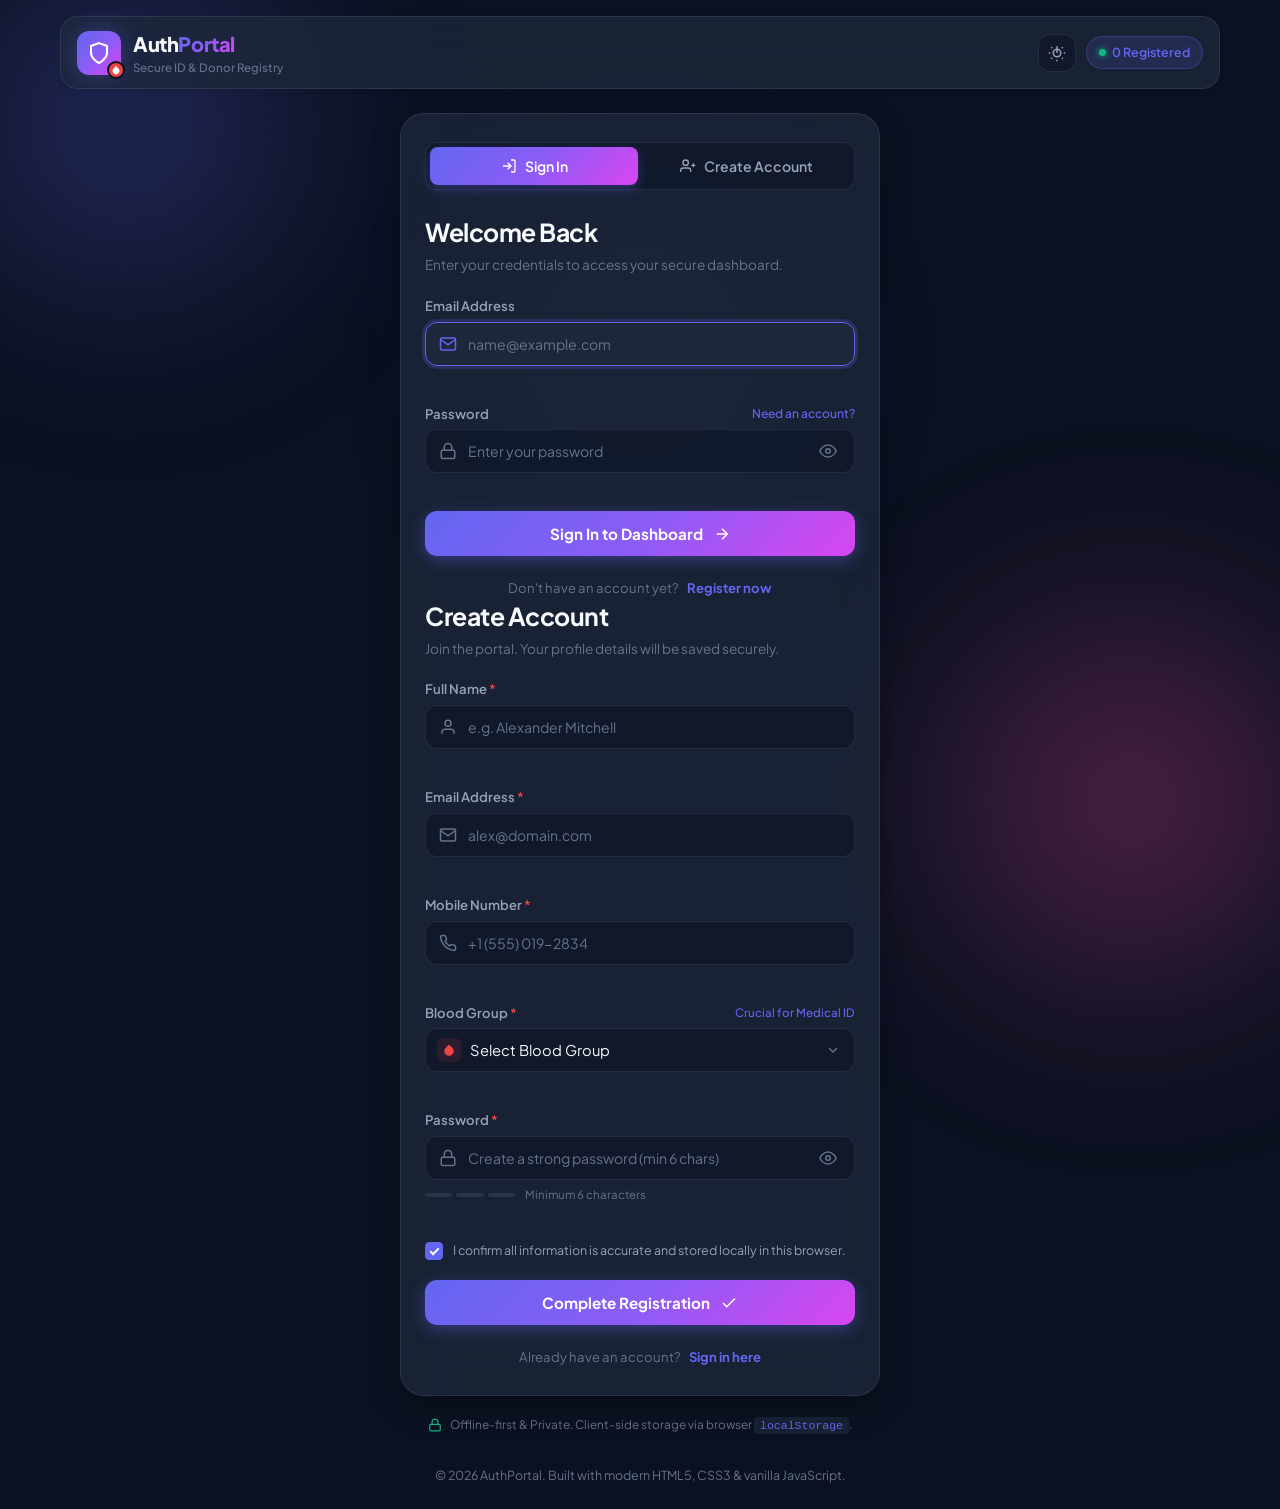
==== app/src/main/assets/index.html @ de9976d9 "feat: initialize AuthPortal project structure Set up Android project with WebView-based architecture" ====
<!DOCTYPE html>
<html lang="en">
<head>
  <meta charset="UTF-8">
  <meta name="viewport" content="width=device-width, initial-scale=1.0, maximum-scale=1.0, user-scalable=no, viewport-fit=cover">
  <meta name="description" content="Secure and dynamic authentication portal with user registration, login, and profile dashboard.">
  <meta name="theme-color" content="#0f172a">
  <title>AuthPortal - Secure Login & Registration</title>
  <link rel="stylesheet" href="style.css">
  <link rel="preconnect" href="https://fonts.googleapis.com">
  <link rel="preconnect" href="https://fonts.gstatic.com" crossorigin>
  <link href="https://fonts.googleapis.com/css2?family=Plus+Jakarta+Sans:wght@400;500;600;700;800&display=swap" rel="stylesheet">
</head>
<body class="dark-theme">
  <!-- Decorative Background Blobs -->
  <div class="bg-glow bg-glow-1"></div>
  <div class="bg-glow bg-glow-2"></div>
  <div class="bg-glow bg-glow-3"></div>

  <!-- Toast Notification Container -->
  <div id="toast-container" class="toast-container" aria-live="polite"></div>

  <!-- Main Application Wrapper -->
  <div id="app" class="app-container">

    <!-- Top Navigation Bar -->
    <header class="app-header">
      <div class="brand">
        <div class="brand-logo">
          <svg class="icon-shield" viewBox="0 0 24 24" fill="none" stroke="currentColor" stroke-width="2">
            <path d="M12 22s8-4 8-10V5l-8-3-8 3v7c0 6 8 10 8 10z"/>
          </svg>
          <div class="brand-droplet-badge">
            <svg viewBox="0 0 24 24" fill="currentColor">
              <path d="M12 2.69l5.66 5.66a8 8 0 1 1-11.31 0z"/>
            </svg>
          </div>
        </div>
        <div class="brand-text">
          <span class="brand-title">Auth<span class="text-gradient">Portal</span></span>
          <span class="brand-tag">Secure ID & Donor Registry</span>
        </div>
      </div>

      <div class="header-actions">
        <!-- Theme Toggle -->
        <button id="theme-toggle-btn" class="icon-btn" aria-label="Toggle dark/light theme" title="Toggle Theme">
          <svg id="theme-icon-sun" class="icon" viewBox="0 0 24 24" fill="none" stroke="currentColor" stroke-width="2">
            <circle cx="12" cy="12" r="5"/>
            <line x1="12" y1="12" x2="12" y2="3"/>
            <line x1="12" y1="21" x2="12" y2="23"/>
            <line x1="4.22" y1="4.22" x2="5.64" y2="5.64"/>
            <line x1="18.36" y1="18.36" x2="19.78" y2="19.78"/>
            <line x1="1" y1="12" x2="3" y2="12"/>
            <line x1="21" y1="12" x2="23" y2="12"/>
            <line x1="4.22" y1="19.78" x2="5.64" y2="18.36"/>
            <line x1="18.36" y1="5.64" x2="19.78" y2="4.22"/>
          </svg>
          <svg id="theme-icon-moon" class="icon hide" viewBox="0 0 24 24" fill="none" stroke="currentColor" stroke-width="2">
            <path d="M21 12.79A9 9 0 1 1 11.21 3 7 7 0 0 0 21 12.79z"/>
          </svg>
        </button>

        <!-- Stats Counter Pill -->
        <div id="users-pill" class="pill-badge" title="Total registered users in localStorage">
          <span class="pill-dot"></span>
          <span id="registered-count-text">0 Registered</span>
        </div>
      </div>
    </header>

    <!-- MAIN VIEWS CONTAINER -->
    <main class="main-content">

      <!-- ============================================== -->
      <!-- AUTHENTICATION CARD (LOGIN & REGISTER) -->
      <!-- ============================================== -->
      <section id="auth-section" class="auth-section">
        <div class="auth-card glass-card">

          <!-- View Tabs (Sign In / Register) -->
          <nav class="auth-tabs" role="tablist">
            <button id="tab-login" class="tab-btn active" role="tab" aria-selected="true" data-target="view-login">
              <svg viewBox="0 0 24 24" fill="none" stroke="currentColor" stroke-width="2" class="tab-icon">
                <path d="M15 3h4a2 2 0 0 1 2 2v14a2 2 0 0 1-2 2h-4"/>
                <polyline points="10 17 15 12 10 7"/>
                <line x1="15" y1="12" x2="3" y2="12"/>
              </svg>
              <span>Sign In</span>
            </button>
            <button id="tab-register" class="tab-btn" role="tab" aria-selected="false" data-target="view-register">
              <svg viewBox="0 0 24 24" fill="none" stroke="currentColor" stroke-width="2" class="tab-icon">
                <path d="M16 21v-2a4 4 0 0 0-4-4H5a4 4 0 0 0-4 4v2"/>
                <circle cx="8.5" cy="7" r="4"/>
                <line x1="20" y1="8" x2="20" y2="14"/>
                <line x1="23" y1="11" x2="17" y2="11"/>
              </svg>
              <span>Create Account</span>
            </button>
          </nav>

          <!-- Notification Banner for Inline Alerts -->
          <div id="auth-alert" class="alert-banner hide" role="alert">
            <svg class="alert-icon" viewBox="0 0 24 24" fill="none" stroke="currentColor" stroke-width="2">
              <circle cx="12" cy="12" r="10"/>
              <line x1="12" y1="8" x2="12" y2="12"/>
              <line x1="12" y1="16" x2="12.01" y2="16"/>
            </svg>
            <span id="auth-alert-message" class="alert-text"></span>
          </div>

          <!-- ========================================== -->
          <!-- 1. LOGIN FORM -->
          <!-- ========================================== -->
          <div id="view-login" class="auth-view active">
            <div class="view-header">
              <h1 class="view-title">Welcome Back</h1>
              <p class="view-subtitle">Enter your credentials to access your secure dashboard.</p>
            </div>

            <form id="login-form" novalidate autocomplete="on">
              <!-- Email Input -->
              <div class="form-group">
                <label for="login-email" class="form-label">Email Address</label>
                <div class="input-wrapper">
                  <svg class="input-icon" viewBox="0 0 24 24" fill="none" stroke="currentColor" stroke-width="2">
                    <path d="M4 4h16c1.1 0 2 .9 2 2v12c0 1.1-.9 2-2 2H4c-1.1 0-2-.9-2-2V6c0-1.1.9-2 2-2z"/>
                    <polyline points="22,6 12,13 2,6"/>
                  </svg>
                  <input 
                    type="email" 
                    id="login-email" 
                    name="email" 
                    class="form-input" 
                    placeholder="name@example.com" 
                    required 
                    autocomplete="email">
                </div>
                <span class="field-error" id="login-email-error"></span>
              </div>

              <!-- Password Input -->
              <div class="form-group">
                <div class="label-row">
                  <label for="login-password" class="form-label">Password</label>
                  <button type="button" class="text-link-btn" id="demo-credentials-btn">Need an account?</button>
                </div>
                <div class="input-wrapper">
                  <svg class="input-icon" viewBox="0 0 24 24" fill="none" stroke="currentColor" stroke-width="2">
                    <rect x="3" y="11" width="18" height="11" rx="2" ry="2"/>
                    <path d="M7 11V7a5 5 0 0 1 10 0v4"/>
                  </svg>
                  <input 
                    type="password" 
                    id="login-password" 
                    name="password" 
                    class="form-input" 
                    placeholder="Enter your password" 
                    required 
                    autocomplete="current-password">
                  <button type="button" class="password-toggle-btn" aria-label="Toggle password visibility" data-target="login-password">
                    <svg class="eye-open" viewBox="0 0 24 24" fill="none" stroke="currentColor" stroke-width="2">
                      <path d="M1 12s4-8 11-8 11 8 11 8-4 8-11 8-11-8-11-8z"/>
                      <circle cx="12" cy="12" r="3"/>
                    </svg>
                    <svg class="eye-closed hide" viewBox="0 0 24 24" fill="none" stroke="currentColor" stroke-width="2">
                      <path d="M17.94 17.94A10.07 10.07 0 0 1 12 20c-7 0-11-8-11-8a18.45 18.45 0 0 1 5.06-5.94M9.9 4.24A9.12 9.12 0 0 1 12 4c7 0 11 8 11 8a18.5 18.5 0 0 1-2.16 3.19m-6.72-1.07a3 3 0 1 1-4.24-4.24"/>
                      <line x1="1" y1="1" x2="23" y2="23"/>
                    </svg>
                  </button>
                </div>
                <span class="field-error" id="login-password-error"></span>
              </div>

              <!-- Submit Button -->
              <button type="submit" id="login-submit-btn" class="primary-btn submit-btn">
                <span class="btn-text">Sign In to Dashboard</span>
                <svg class="btn-arrow" viewBox="0 0 24 24" fill="none" stroke="currentColor" stroke-width="2">
                  <line x1="5" y1="12" x2="19" y2="12"/>
                  <polyline points="12 5 19 12 12 19"/>
                </svg>
              </button>
            </form>

            <div class="auth-footer-prompt">
              <span>Don't have an account yet?</span>
              <button type="button" class="switch-link" id="goto-register-btn">Register now</button>
            </div>
          </div>

          <!-- ========================================== -->
          <!-- 2. REGISTRATION FORM -->
          <!-- ========================================== -->
          <div id="view-register" class="auth-view">
            <div class="view-header">
              <h1 class="view-title">Create Account</h1>
              <p class="view-subtitle">Join the portal. Your profile details will be saved securely.</p>
            </div>

            <form id="register-form" novalidate autocomplete="on">
              <!-- Full Name Input -->
              <div class="form-group">
                <label for="reg-fullname" class="form-label">Full Name <span class="required">*</span></label>
                <div class="input-wrapper">
                  <svg class="input-icon" viewBox="0 0 24 24" fill="none" stroke="currentColor" stroke-width="2">
                    <path d="M20 21v-2a4 4 0 0 0-4-4H8a4 4 0 0 0-4 4v2"/>
                    <circle cx="12" cy="7" r="4"/>
                  </svg>
                  <input 
                    type="text" 
                    id="reg-fullname" 
                    name="fullname" 
                    class="form-input" 
                    placeholder="e.g. Alexander Mitchell" 
                    required 
                    autocomplete="name">
                </div>
                <span class="field-error" id="reg-fullname-error"></span>
              </div>

              <!-- Email Input -->
              <div class="form-group">
                <label for="reg-email" class="form-label">Email Address <span class="required">*</span></label>
                <div class="input-wrapper">
                  <svg class="input-icon" viewBox="0 0 24 24" fill="none" stroke="currentColor" stroke-width="2">
                    <path d="M4 4h16c1.1 0 2 .9 2 2v12c0 1.1-.9 2-2 2H4c-1.1 0-2-.9-2-2V6c0-1.1.9-2 2-2z"/>
                    <polyline points="22,6 12,13 2,6"/>
                  </svg>
                  <input 
                    type="email" 
                    id="reg-email" 
                    name="email" 
                    class="form-input" 
                    placeholder="alex@domain.com" 
                    required 
                    autocomplete="email">
                </div>
                <span class="field-error" id="reg-email-error"></span>
              </div>

              <!-- Mobile Number Input -->
              <div class="form-group">
                <label for="reg-mobile" class="form-label">Mobile Number <span class="required">*</span></label>
                <div class="input-wrapper">
                  <svg class="input-icon" viewBox="0 0 24 24" fill="none" stroke="currentColor" stroke-width="2">
                    <path d="M22 16.92v3a2 2 0 0 1-2.18 2 19.79 19.79 0 0 1-8.63-3.07 19.5 19.5 0 0 1-6-6 19.79 19.79 0 0 1-3.07-8.67A2 2 0 0 1 4.11 2h3a2 2 0 0 1 2 1.72 12.84 12.84 0 0 0 .7 2.81 2 2 0 0 1-.45 2.11L8.09 9.91a16 16 0 0 0 6 6l1.27-1.27a2 2 0 0 1 2.11-.45 12.84 12.84 0 0 0 2.81.7A2 2 0 0 1 22 16.92z"/>
                  </svg>
                  <input 
                    type="tel" 
                    id="reg-mobile" 
                    name="mobile" 
                    class="form-input" 
                    placeholder="+1 (555) 019-2834" 
                    required 
                    autocomplete="tel">
                </div>
                <span class="field-error" id="reg-mobile-error"></span>
              </div>

              <!-- Blood Group Dropdown Selector (Required: A+, A-, B+, B-, O+, O-, AB+, AB-) -->
              <div class="form-group">
                <div class="label-row">
                  <label for="reg-bloodgroup" class="form-label">Blood Group <span class="required">*</span></label>
                  <span class="form-hint">Crucial for Medical ID</span>
                </div>
                <div class="input-wrapper select-wrapper">
                  <div class="blood-icon-badge">
                    <svg viewBox="0 0 24 24" fill="currentColor">
                      <path d="M12 2.69l5.66 5.66a8 8 0 1 1-11.31 0z"/>
                    </svg>
                  </div>
                  <select id="reg-bloodgroup" name="bloodgroup" class="form-input form-select" required>
                    <option value="" disabled selected>Select Blood Group</option>
                    <option value="A+">A+ (A RhD positive)</option>
                    <option value="A-">A- (A RhD negative)</option>
                    <option value="B+">B+ (B RhD positive)</option>
                    <option value="B-">B- (B RhD negative)</option>
                    <option value="O+">O+ (O RhD positive)</option>
                    <option value="O-">O- (O RhD negative - Universal Red Cell Donor)</option>
                    <option value="AB+">AB+ (AB RhD positive - Universal Recipient)</option>
                    <option value="AB-">AB- (AB RhD negative)</option>
                  </select>
                  <svg class="select-chevron" viewBox="0 0 24 24" fill="none" stroke="currentColor" stroke-width="2">
                    <polyline points="6 9 12 15 18 9"/>
                  </svg>
                </div>
                <span class="field-error" id="reg-bloodgroup-error"></span>
              </div>

              <!-- Password Input -->
              <div class="form-group">
                <label for="reg-password" class="form-label">Password <span class="required">*</span></label>
                <div class="input-wrapper">
                  <svg class="input-icon" viewBox="0 0 24 24" fill="none" stroke="currentColor" stroke-width="2">
                    <rect x="3" y="11" width="18" height="11" rx="2" ry="2"/>
                    <path d="M7 11V7a5 5 0 0 1 10 0v4"/>
                  </svg>
                  <input 
                    type="password" 
                    id="reg-password" 
                    name="password" 
                    class="form-input" 
                    placeholder="Create a strong password (min 6 chars)" 
                    required 
                    autocomplete="new-password">
                  <button type="button" class="password-toggle-btn" aria-label="Toggle password visibility" data-target="reg-password">
                    <svg class="eye-open" viewBox="0 0 24 24" fill="none" stroke="currentColor" stroke-width="2">
                      <path d="M1 12s4-8 11-8 11 8 11 8-4 8-11 8-11-8-11-8z"/>
                      <circle cx="12" cy="12" r="3"/>
                    </svg>
                    <svg class="eye-closed hide" viewBox="0 0 24 24" fill="none" stroke="currentColor" stroke-width="2">
                      <path d="M17.94 17.94A10.07 10.07 0 0 1 12 20c-7 0-11-8-11-8a18.45 18.45 0 0 1 5.06-5.94M9.9 4.24A9.12 9.12 0 0 1 12 4c7 0 11 8 11 8a18.5 18.5 0 0 1-2.16 3.19m-6.72-1.07a3 3 0 1 1-4.24-4.24"/>
                      <line x1="1" y1="1" x2="23" y2="23"/>
                    </svg>
                  </button>
                </div>
                <!-- Password Strength Bar -->
                <div class="strength-meter">
                  <div class="strength-bars">
                    <span class="bar" id="str-bar-1"></span>
                    <span class="bar" id="str-bar-2"></span>
                    <span class="bar" id="str-bar-3"></span>
                  </div>
                  <span class="strength-label" id="strength-label">Minimum 6 characters</span>
                </div>
                <span class="field-error" id="reg-password-error"></span>
              </div>

              <!-- Terms & Privacy Acknowledgement -->
              <div class="checkbox-group">
                <label class="custom-checkbox-label">
                  <input type="checkbox" id="reg-terms" checked>
                  <span class="checkbox-box"></span>
                  <span class="checkbox-text">I confirm all information is accurate and stored locally in this browser.</span>
                </label>
              </div>

              <!-- Submit Button -->
              <button type="submit" id="register-submit-btn" class="primary-btn submit-btn">
                <span class="btn-text">Complete Registration</span>
                <svg class="btn-arrow" viewBox="0 0 24 24" fill="none" stroke="currentColor" stroke-width="2">
                  <polyline points="20 6 9 17 4 12"/>
                </svg>
              </button>
            </form>

            <div class="auth-footer-prompt">
              <span>Already have an account?</span>
              <button type="button" class="switch-link" id="goto-login-btn">Sign in here</button>
            </div>
          </div>

        </div>

        <!-- Security Guarantee Footer Note -->
        <div class="security-pill-footer">
          <svg viewBox="0 0 24 24" fill="none" stroke="currentColor" stroke-width="2">
            <rect x="3" y="11" width="18" height="11" rx="2" ry="2"/>
            <path d="M7 11V7a5 5 0 0 1 10 0v4"/>
          </svg>
          <span>Offline-first &amp; Private. Client-side storage via browser <code>localStorage</code>.</span>
        </div>
      </section>


      <!-- ============================================== -->
      <!-- 3. SECURE USER DASHBOARD -->
      <!-- ============================================== -->
      <section id="dashboard-section" class="dashboard-section hide">
        <div class="dashboard-container">

          <!-- Dashboard Header Bar -->
          <div class="dash-top-bar glass-card">
            <div class="dash-user-snippet">
              <div class="avatar-circle" id="dash-avatar">--</div>
              <div class="dash-greeting-block">
                <div class="dash-greeting-sub">Authenticated Session</div>
                <h2 class="dash-greeting-name" id="dash-welcome-name">User Name</h2>
              </div>
            </div>

            <div class="dash-header-actions">
              <div class="status-badge active-status">
                <span class="status-dot"></span>
                <span>Session Active</span>
              </div>
              <!-- LOGOUT BUTTON -->
              <button id="logout-btn" class="logout-btn" title="Sign out of your account">
                <svg viewBox="0 0 24 24" fill="none" stroke="currentColor" stroke-width="2" class="logout-icon">
                  <path d="M9 21H5a2 2 0 0 1-2-2V5a2 2 0 0 1 2-2h4"/>
                  <polyline points="16 17 21 12 16 7"/>
                  <line x1="21" y1="12" x2="9" y2="12"/>
                </svg>
                <span>Logout</span>
              </button>
            </div>
          </div>

          <!-- Main Dashboard Grid -->
          <div class="dash-grid">

            <!-- Primary Profile Overview Card -->
            <div class="profile-card glass-card">
              <div class="card-header">
                <div class="card-title-group">
                  <div class="card-icon-wrap primary-icon">
                    <svg viewBox="0 0 24 24" fill="none" stroke="currentColor" stroke-width="2">
                      <path d="M20 21v-2a4 4 0 0 0-4-4H8a4 4 0 0 0-4 4v2"/>
                      <circle cx="12" cy="7" r="4"/>
                    </svg>
                  </div>
                  <div>
                    <h3 class="card-title">Profile Credentials</h3>
                    <p class="card-subtitle">Verified member information saved in localStorage</p>
                  </div>
                </div>
                <span class="id-tag" id="dash-user-id">ID: #---</span>
              </div>

              <!-- Profile Details List -->
              <div class="profile-details-list">

                <!-- Full Name Detail -->
                <div class="detail-row">
                  <div class="detail-label">
                    <svg viewBox="0 0 24 24" fill="none" stroke="currentColor" stroke-width="2">
                      <path d="M20 21v-2a4 4 0 0 0-4-4H8a4 4 0 0 0-4 4v2"/>
                      <circle cx="12" cy="7" r="4"/>
                    </svg>
                    <span>Full Name</span>
                  </div>
                  <div class="detail-value-wrapper">
                    <span class="detail-value highlight-text" id="dash-fullname">---</span>
                    <button class="copy-field-btn" data-copy="dash-fullname" title="Copy name" aria-label="Copy full name">
                      <svg viewBox="0 0 24 24" fill="none" stroke="currentColor" stroke-width="2">
                        <rect x="9" y="9" width="13" height="13" rx="2" ry="2"/>
                        <path d="M5 15H4a2 2 0 0 1-2-2V4a2 2 0 0 1 2-2h9a2 2 0 0 1 2 2v1"/>
                      </svg>
                    </button>
                  </div>
                </div>

                <!-- Email Detail -->
                <div class="detail-row">
                  <div class="detail-label">
                    <svg viewBox="0 0 24 24" fill="none" stroke="currentColor" stroke-width="2">
                      <path d="M4 4h16c1.1 0 2 .9 2 2v12c0 1.1-.9 2-2 2H4c-1.1 0-2-.9-2-2V6c0-1.1.9-2 2-2z"/>
                      <polyline points="22,6 12,13 2,6"/>
                    </svg>
                    <span>Email Address</span>
                  </div>
                  <div class="detail-value-wrapper">
                    <span class="detail-value" id="dash-email">---</span>
                    <button class="copy-field-btn" data-copy="dash-email" title="Copy email" aria-label="Copy email">
                      <svg viewBox="0 0 24 24" fill="none" stroke="currentColor" stroke-width="2">
                        <rect x="9" y="9" width="13" height="13" rx="2" ry="2"/>
                        <path d="M5 15H4a2 2 0 0 1-2-2V4a2 2 0 0 1 2-2h9a2 2 0 0 1 2 2v1"/>
                      </svg>
                    </button>
                  </div>
                </div>

                <!-- Mobile Detail -->
                <div class="detail-row">
                  <div class="detail-label">
                    <svg viewBox="0 0 24 24" fill="none" stroke="currentColor" stroke-width="2">
                      <path d="M22 16.92v3a2 2 0 0 1-2.18 2 19.79 19.79 0 0 1-8.63-3.07 19.5 19.5 0 0 1-6-6 19.79 19.79 0 0 1-3.07-8.67A2 2 0 0 1 4.11 2h3a2 2 0 0 1 2 1.72 12.84 12.84 0 0 0 .7 2.81 2 2 0 0 1-.45 2.11L8.09 9.91a16 16 0 0 0 6 6l1.27-1.27a2 2 0 0 1 2.11-.45 12.84 12.84 0 0 0 2.81.7A2 2 0 0 1 22 16.92z"/>
                    </svg>
                    <span>Mobile Number</span>
                  </div>
                  <div class="detail-value-wrapper">
                    <span class="detail-value font-mono" id="dash-mobile">---</span>
                    <button class="copy-field-btn" data-copy="dash-mobile" title="Copy mobile number" aria-label="Copy mobile number">
                      <svg viewBox="0 0 24 24" fill="none" stroke="currentColor" stroke-width="2">
                        <rect x="9" y="9" width="13" height="13" rx="2" ry="2"/>
                        <path d="M5 15H4a2 2 0 0 1-2-2V4a2 2 0 0 1 2-2h9a2 2 0 0 1 2 2v1"/>
                      </svg>
                    </button>
                  </div>
                </div>

                <!-- Member Registered Date -->
                <div class="detail-row">
                  <div class="detail-label">
                    <svg viewBox="0 0 24 24" fill="none" stroke="currentColor" stroke-width="2">
                      <rect x="3" y="4" width="18" height="18" rx="2" ry="2"/>
                      <line x1="16" y1="2" x2="16" y2="6"/>
                      <line x1="8" y1="2" x2="8" y2="6"/>
                      <line x1="3" y1="10" x2="21" y2="10"/>
                    </svg>
                    <span>Account Created</span>
                  </div>
                  <div class="detail-value-wrapper">
                    <span class="detail-value text-muted" id="dash-created-at">Just now</span>
                  </div>
                </div>

              </div>
            </div>

            <!-- EXPLICIT BLOOD GROUP MEDICAL CARD (Highlight requirement) -->
            <div class="blood-card glass-card">
              <div class="blood-card-header">
                <div class="blood-card-icon">
                  <svg viewBox="0 0 24 24" fill="currentColor">
                    <path d="M12 2.69l5.66 5.66a8 8 0 1 1-11.31 0z"/>
                  </svg>
                </div>
                <div>
                  <h3 class="blood-card-title">Blood Group Identification</h3>
                  <p class="blood-card-sub">Emergency &amp; Donor Compatibility</p>
                </div>
              </div>

              <!-- Huge Blood Group Badge Display -->
              <div class="blood-badge-display">
                <div class="blood-circle-badge">
                  <span class="blood-type-big" id="dash-bloodgroup">--</span>
                  <span class="blood-rh-sub" id="dash-bloodgroup-rh">Rh Factor</span>
                </div>
                <div class="blood-meta">
                  <span class="donor-badge" id="dash-donor-badge">Donor Status</span>
                  <p class="donor-summary" id="dash-donor-summary">Compatibility information loaded dynamically.</p>
                </div>
              </div>

              <!-- Medical Compatibility Matrix Box -->
              <div class="compatibility-box">
                <div class="compat-column">
                  <span class="compat-title">Can Donate To</span>
                  <span class="compat-types" id="compat-donate-to">--</span>
                </div>
                <div class="compat-divider"></div>
                <div class="compat-column">
                  <span class="compat-title">Can Receive From</span>
                  <span class="compat-types" id="compat-receive-from">--</span>
                </div>
              </div>

              <!-- Quick Emergency Action -->
              <div class="blood-card-footer">
                <button type="button" class="emergency-badge-btn" id="print-emergency-card-btn">
                  <svg viewBox="0 0 24 24" fill="none" stroke="currentColor" stroke-width="2">
                    <path d="M6 9V2h12v7M6 18H4a2 2 0 0 1-2-2v-5a2 2 0 0 1 2-2h16a2 2 0 0 1 2 2v5a2 2 0 0 1-2 2h-2"/>
                    <rect x="6" y="14" width="12" height="8"/>
                  </svg>
                  <span>Download / Print Medical ID</span>
                </button>
              </div>
            </div>

            <!-- System Session & LocalStorage Inspector Card -->
            <div class="storage-card glass-card">
              <div class="card-header">
                <div class="card-title-group">
                  <div class="card-icon-wrap green-icon">
                    <svg viewBox="0 0 24 24" fill="none" stroke="currentColor" stroke-width="2">
                      <path d="M22 12h-4l-3 9L9 3l-3 9H2"/>
                    </svg>
                  </div>
                  <div>
                    <h3 class="card-title">Storage &amp; Registry Insights</h3>
                    <p class="card-subtitle">Local persistence verification in current browser</p>
                  </div>
                </div>
              </div>

              <div class="stats-row">
                <div class="stat-pill">
                  <span class="stat-num" id="stat-total-users">0</span>
                  <span class="stat-desc">Total Users in Storage</span>
                </div>
                <div class="stat-pill">
                  <span class="stat-num font-mono">localStorage</span>
                  <span class="stat-desc">Persistence Engine</span>
                </div>
                <div class="stat-pill">
                  <span class="stat-num text-success">Active</span>
                  <span class="stat-desc">Session State</span>
                </div>
              </div>

              <!-- Directory list snippet -->
              <div class="registered-list-section">
                <div class="registered-list-header">
                  <span>Registered Users in Local Storage:</span>
                  <button type="button" id="clear-all-data-btn" class="danger-text-btn" title="Clears localStorage to simulate fresh empty state">
                    <svg viewBox="0 0 24 24" fill="none" stroke="currentColor" stroke-width="2">
                      <polyline points="3 6 5 6 21 6"/>
                      <path d="M19 6v14a2 2 0 0 1-2 2H7a2 2 0 0 1-2-2V6m3 0V4a2 2 0 0 1 2-2h4a2 2 0 0 1 2 2v2"/>
                    </svg>
                    <span>Clear All Records</span>
                  </button>
                </div>
                <div id="registered-users-list" class="registered-users-list">
                  <!-- Injected via JavaScript -->
                </div>
              </div>

            </div>

          </div>

        </div>
      </section>

    </main>

    <!-- Footer -->
    <footer class="app-footer">
      <p>&copy; <span id="current-year">2026</span> AuthPortal. Built with modern HTML5, CSS3 &amp; vanilla JavaScript.</p>
    </footer>

  </div>

  <!-- Medical ID Printable Modal -->
  <div id="medical-modal" class="modal-backdrop hide" role="dialog" aria-modal="true">
    <div class="modal-card glass-card">
      <div class="modal-header">
        <h3>Emergency Medical Identity Card</h3>
        <button id="close-modal-btn" class="icon-btn" aria-label="Close modal">&times;</button>
      </div>
      <div class="modal-body" id="printable-card-content">
        <div class="emergency-badge-preview">
          <div class="emergency-card-top">
            <div class="card-brand">AuthPortal Medical Alert</div>
            <div class="card-blood" id="modal-blood-badge">O+</div>
          </div>
          <div class="emergency-card-info">
            <p><strong>Name:</strong> <span id="modal-name">---</span></p>
            <p><strong>Blood Group:</strong> <span id="modal-blood">---</span></p>
            <p><strong>Emergency Contact:</strong> <span id="modal-phone">---</span></p>
            <p><strong>Email:</strong> <span id="modal-email">---</span></p>
          </div>
        </div>
      </div>
      <div class="modal-footer">
        <button type="button" class="secondary-btn" id="modal-dismiss-btn">Close</button>
        <button type="button" class="primary-btn" id="modal-print-btn">Print Card</button>
      </div>
    </div>
  </div>

  <script src="script.js"></script>
</body>
</html>
---- app/src/main/assets/style.css ----
/* ==========================================================================
   AUTPORTAL - MODERN UI/UX DESIGN SYSTEM (CSS)
   ========================================================================== */

:root {
  /* Dark Theme Palette (Default) */
  --bg-primary: #0b1120;
  --bg-secondary: #0f172a;
  --bg-card: rgba(30, 41, 59, 0.75);
  --bg-card-hover: rgba(30, 41, 59, 0.95);
  --bg-input: rgba(15, 23, 42, 0.8);
  --bg-input-focus: rgba(30, 41, 59, 0.9);
  
  --border-color: rgba(148, 163, 184, 0.15);
  --border-hover: rgba(148, 163, 184, 0.3);
  --border-focus: #6366f1;

  --text-primary: #f8fafc;
  --text-secondary: #94a3b8;
  --text-muted: #64748b;
  --text-inverse: #0f172a;

  --primary: #6366f1;
  --primary-hover: #4f46e5;
  --primary-light: rgba(99, 102, 241, 0.15);
  --primary-gradient: linear-gradient(135deg, #6366f1 0%, #8b5cf6 50%, #d946ef 100%);
  --accent-glow: rgba(99, 102, 241, 0.25);

  --blood-red: #ef4444;
  --blood-red-dark: #b91c1c;
  --blood-bg: rgba(239, 68, 68, 0.12);
  --blood-gradient: linear-gradient(135deg, #ef4444 0%, #dc2626 50%, #991b1b 100%);

  --success: #10b981;
  --success-bg: rgba(16, 185, 129, 0.15);
  --warning: #f59e0b;
  --danger: #f43f5e;
  --danger-bg: rgba(244, 63, 94, 0.15);

  --font-family: 'Plus Jakarta Sans', -apple-system, BlinkMacSystemFont, 'Segoe UI', Roboto, Helvetica, Arial, sans-serif;
  --radius-sm: 8px;
  --radius-md: 12px;
  --radius-lg: 18px;
  --radius-xl: 24px;
  --radius-full: 9999px;

  --shadow-sm: 0 2px 4px rgba(0, 0, 0, 0.1);
  --shadow-md: 0 4px 12px rgba(0, 0, 0, 0.15);
  --shadow-lg: 0 10px 30px rgba(0, 0, 0, 0.25);
  --shadow-glow: 0 0 25px rgba(99, 102, 241, 0.35);

  --transition-fast: 0.18s ease;
  --transition-normal: 0.28s ease;
  --transition-slow: 0.4s ease;
}

/* Light Theme Variables */
body.light-theme {
  --bg-primary: #f8fafc;
  --bg-secondary: #f1f5f9;
  --bg-card: rgba(255, 255, 255, 0.9);
  --bg-card-hover: #ffffff;
  --bg-input: #ffffff;
  --bg-input-focus: #ffffff;

  --border-color: rgba(203, 213, 225, 0.8);
  --border-hover: rgba(148, 163, 184, 0.8);
  --border-focus: #4f46e5;

  --text-primary: #0f172a;
  --text-secondary: #475569;
  --text-muted: #94a3b8;
  --text-inverse: #ffffff;

  --primary-light: rgba(99, 102, 241, 0.1);
  --accent-glow: rgba(99, 102, 241, 0.15);
  --shadow-lg: 0 10px 30px rgba(15, 23, 42, 0.08);
}

/* Base Styles */
*, *::before, *::after {
  box-sizing: border-box;
  margin: 0;
  padding: 0;
}

html, body {
  min-height: 100%;
  font-family: var(--font-family);
  background-color: var(--bg-primary);
  color: var(--text-primary);
  line-height: 1.5;
  -webkit-font-smoothing: antialiased;
  -moz-osx-font-smoothing: grayscale;
  overflow-x: hidden;
  transition: background-color var(--transition-normal), color var(--transition-normal);
}

/* Background Ambient Glows */
.bg-glow {
  position: fixed;
  border-radius: 50%;
  filter: blur(100px);
  pointer-events: none;
  z-index: 0;
  opacity: 0.45;
  transition: opacity var(--transition-slow);
}

.bg-glow-1 {
  width: 450px;
  height: 450px;
  top: -100px;
  left: -100px;
  background: radial-gradient(circle, #6366f1 0%, transparent 70%);
}

.bg-glow-2 {
  width: 500px;
  height: 500px;
  bottom: -150px;
  right: -100px;
  background: radial-gradient(circle, #ec4899 0%, transparent 70%);
}

.bg-glow-3 {
  width: 350px;
  height: 350px;
  top: 40%;
  left: 50%;
  transform: translate(-50%, -50%);
  background: radial-gradient(circle, #8b5cf6 0%, transparent 70%);
  opacity: 0.25;
}

/* App Container Layout */
.app-container {
  position: relative;
  z-index: 1;
  display: flex;
  flex-direction: column;
  min-height: 100vh;
  max-width: 1200px;
  margin: 0 auto;
  padding: 16px 20px 24px;
}

/* Header */
.app-header {
  display: flex;
  align-items: center;
  justify-content: space-between;
  padding: 12px 16px;
  margin-bottom: 24px;
  background: var(--bg-card);
  backdrop-filter: blur(16px);
  -webkit-backdrop-filter: blur(16px);
  border: 1px solid var(--border-color);
  border-radius: var(--radius-lg);
  box-shadow: var(--shadow-sm);
}

.brand {
  display: flex;
  align-items: center;
  gap: 12px;
}

.brand-logo {
  position: relative;
  display: flex;
  align-items: center;
  justify-content: center;
  width: 44px;
  height: 44px;
  background: var(--primary-gradient);
  border-radius: var(--radius-md);
  color: #ffffff;
  box-shadow: var(--shadow-glow);
}

.icon-shield {
  width: 24px;
  height: 24px;
}

.brand-droplet-badge {
  position: absolute;
  bottom: -4px;
  right: -4px;
  width: 18px;
  height: 18px;
  background: var(--blood-red);
  color: #fff;
  border-radius: 50%;
  display: flex;
  align-items: center;
  justify-content: center;
  border: 2px solid var(--bg-primary);
}

.brand-droplet-badge svg {
  width: 10px;
  height: 10px;
}

.brand-text {
  display: flex;
  flex-direction: column;
}

.brand-title {
  font-size: 1.25rem;
  font-weight: 800;
  letter-spacing: -0.02em;
  color: var(--text-primary);
}

.text-gradient {
  background: var(--primary-gradient);
  -webkit-background-clip: text;
  -webkit-text-fill-color: transparent;
}

.brand-tag {
  font-size: 0.72rem;
  font-weight: 500;
  color: var(--text-muted);
}

.header-actions {
  display: flex;
  align-items: center;
  gap: 10px;
}

.icon-btn {
  display: flex;
  align-items: center;
  justify-content: center;
  width: 38px;
  height: 38px;
  border-radius: var(--radius-md);
  border: 1px solid var(--border-color);
  background: var(--bg-input);
  color: var(--text-secondary);
  cursor: pointer;
  transition: all var(--transition-fast);
}

.icon-btn:hover {
  background: var(--bg-card-hover);
  color: var(--text-primary);
  border-color: var(--border-hover);
}

.icon {
  width: 18px;
  height: 18px;
}

.pill-badge {
  display: flex;
  align-items: center;
  gap: 6px;
  padding: 6px 12px;
  background: var(--primary-light);
  border: 1px solid rgba(99, 102, 241, 0.3);
  border-radius: var(--radius-full);
  font-size: 0.78rem;
  font-weight: 600;
  color: var(--primary);
}

.pill-dot {
  width: 7px;
  height: 7px;
  background-color: var(--success);
  border-radius: 50%;
  box-shadow: 0 0 6px var(--success);
}

/* Main Content Area */
.main-content {
  flex: 1;
  display: flex;
  flex-direction: column;
  justify-content: center;
  align-items: center;
  width: 100%;
}

/* Glass Card Common */
.glass-card {
  background: var(--bg-card);
  backdrop-filter: blur(20px);
  -webkit-backdrop-filter: blur(20px);
  border: 1px solid var(--border-color);
  border-radius: var(--radius-xl);
  box-shadow: var(--shadow-lg);
  transition: border-color var(--transition-fast), box-shadow var(--transition-fast);
}

/* ==========================================================================
   AUTHENTICATION SECTION (LOGIN & REGISTRATION)
   ========================================================================== */
.auth-section {
  width: 100%;
  max-width: 480px;
  margin: 0 auto;
}

.auth-card {
  padding: 28px 24px;
  position: relative;
  overflow: hidden;
}

/* Tabs switcher */
.auth-tabs {
  display: flex;
  background: var(--bg-input);
  padding: 4px;
  border-radius: var(--radius-md);
  margin-bottom: 24px;
  border: 1px solid var(--border-color);
  gap: 4px;
}

.tab-btn {
  flex: 1;
  display: flex;
  align-items: center;
  justify-content: center;
  gap: 8px;
  padding: 10px 14px;
  border-radius: var(--radius-sm);
  border: none;
  background: transparent;
  color: var(--text-secondary);
  font-family: inherit;
  font-size: 0.88rem;
  font-weight: 600;
  cursor: pointer;
  transition: all var(--transition-fast);
}

.tab-icon {
  width: 16px;
  height: 16px;
}

.tab-btn:hover {
  color: var(--text-primary);
}

.tab-btn.active {
  background: var(--primary-gradient);
  color: #ffffff;
  box-shadow: 0 4px 12px rgba(99, 102, 241, 0.35);
}

/* View Headings */
.view-header {
  margin-bottom: 20px;
  text-align: left;
}

.view-title {
  font-size: 1.55rem;
  font-weight: 700;
  letter-spacing: -0.02em;
  color: var(--text-primary);
  margin-bottom: 4px;
}

.view-subtitle {
  font-size: 0.85rem;
  color: var(--text-muted);
}

/* Form Controls */
.form-group {
  margin-bottom: 16px;
}

.form-label {
  display: block;
  font-size: 0.82rem;
  font-weight: 600;
  color: var(--text-secondary);
  margin-bottom: 6px;
}

.form-label .required {
  color: var(--blood-red);
}

.label-row {
  display: flex;
  justify-content: space-between;
  align-items: center;
  margin-bottom: 6px;
}

.label-row .form-label {
  margin-bottom: 0;
}

.form-hint {
  font-size: 0.72rem;
  color: var(--primary);
  font-weight: 500;
}

.text-link-btn {
  background: none;
  border: none;
  font-family: inherit;
  font-size: 0.75rem;
  color: var(--primary);
  cursor: pointer;
  padding: 0;
  font-weight: 500;
}

.text-link-btn:hover {
  text-decoration: underline;
}

/* Inputs & Wrappers */
.input-wrapper {
  position: relative;
  display: flex;
  align-items: center;
  width: 100%;
}

.input-icon {
  position: absolute;
  left: 14px;
  width: 18px;
  height: 18px;
  color: var(--text-muted);
  pointer-events: none;
  transition: color var(--transition-fast);
}

.blood-icon-badge {
  position: absolute;
  left: 12px;
  display: flex;
  align-items: center;
  justify-content: center;
  width: 24px;
  height: 24px;
  background: var(--blood-bg);
  color: var(--blood-red);
  border-radius: 6px;
  pointer-events: none;
}

.blood-icon-badge svg {
  width: 14px;
  height: 14px;
}

.form-input {
  width: 100%;
  padding: 12px 14px 12px 42px;
  background: var(--bg-input);
  border: 1px solid var(--border-color);
  border-radius: var(--radius-md);
  color: var(--text-primary);
  font-family: inherit;
  font-size: 0.92rem;
  transition: all var(--transition-fast);
  outline: none;
}

.form-input::placeholder {
  color: var(--text-muted);
  font-size: 0.88rem;
}

.form-input:focus {
  background: var(--bg-input-focus);
  border-color: var(--border-focus);
  box-shadow: 0 0 0 3px rgba(99, 102, 241, 0.2);
}

.form-input:focus + .input-icon,
.input-wrapper:focus-within .input-icon {
  color: var(--primary);
}

.form-input.is-invalid {
  border-color: var(--danger) !important;
  box-shadow: 0 0 0 3px rgba(244, 63, 94, 0.2) !important;
}

.form-input.is-valid {
  border-color: var(--success) !important;
}

/* Select Styling */
.select-wrapper {
  position: relative;
}

.form-select {
  padding-left: 44px;
  padding-right: 36px;
  appearance: none;
  -webkit-appearance: none;
  -moz-appearance: none;
  cursor: pointer;
}

.form-select option {
  background-color: var(--bg-secondary);
  color: var(--text-primary);
  padding: 10px;
}

.select-chevron {
  position: absolute;
  right: 14px;
  width: 16px;
  height: 16px;
  color: var(--text-muted);
  pointer-events: none;
}

/* Password Toggle */
.password-toggle-btn {
  position: absolute;
  right: 12px;
  background: none;
  border: none;
  padding: 6px;
  display: flex;
  align-items: center;
  justify-content: center;
  color: var(--text-muted);
  cursor: pointer;
  border-radius: var(--radius-sm);
  transition: color var(--transition-fast);
}

.password-toggle-btn:hover {
  color: var(--text-primary);
}

.password-toggle-btn svg {
  width: 18px;
  height: 18px;
}

/* Field Error Text */
.field-error {
  display: block;
  font-size: 0.75rem;
  color: var(--danger);
  margin-top: 4px;
  min-height: 18px;
  font-weight: 500;
  transition: opacity var(--transition-fast);
}

/* Password Strength Meter */
.strength-meter {
  margin-top: 6px;
  display: flex;
  align-items: center;
  gap: 10px;
}

.strength-bars {
  display: flex;
  gap: 4px;
  width: 90px;
}

.strength-bars .bar {
  flex: 1;
  height: 4px;
  background: var(--border-color);
  border-radius: 2px;
  transition: background-color var(--transition-fast);
}

.strength-label {
  font-size: 0.72rem;
  color: var(--text-muted);
}

/* Custom Checkbox */
.checkbox-group {
  margin-bottom: 20px;
}

.custom-checkbox-label {
  display: flex;
  align-items: flex-start;
  gap: 10px;
  cursor: pointer;
  font-size: 0.78rem;
  color: var(--text-secondary);
  user-select: none;
}

.custom-checkbox-label input[type="checkbox"] {
  display: none;
}

.checkbox-box {
  width: 18px;
  height: 18px;
  border: 1.5px solid var(--border-hover);
  border-radius: 4px;
  background: var(--bg-input);
  display: flex;
  align-items: center;
  justify-content: center;
  flex-shrink: 0;
  margin-top: 1px;
  transition: all var(--transition-fast);
}

.custom-checkbox-label input[type="checkbox"]:checked + .checkbox-box {
  background: var(--primary);
  border-color: var(--primary);
}

.custom-checkbox-label input[type="checkbox"]:checked + .checkbox-box::after {
  content: '';
  width: 5px;
  height: 9px;
  border: solid white;
  border-width: 0 2px 2px 0;
  transform: rotate(45deg);
  margin-bottom: 2px;
}

/* Submit & Primary Buttons */
.primary-btn {
  width: 100%;
  display: flex;
  align-items: center;
  justify-content: center;
  gap: 10px;
  padding: 13px 20px;
  background: var(--primary-gradient);
  color: #ffffff;
  border: none;
  border-radius: var(--radius-md);
  font-family: inherit;
  font-size: 0.95rem;
  font-weight: 700;
  cursor: pointer;
  box-shadow: 0 4px 16px rgba(99, 102, 241, 0.4);
  transition: transform var(--transition-fast), box-shadow var(--transition-fast), opacity var(--transition-fast);
}

.primary-btn:hover {
  transform: translateY(-2px);
  box-shadow: 0 6px 20px rgba(99, 102, 241, 0.5);
}

.primary-btn:active {
  transform: translateY(0);
}

.btn-arrow {
  width: 18px;
  height: 18px;
  transition: transform var(--transition-fast);
}

.primary-btn:hover .btn-arrow {
  transform: translateX(4px);
}

.submit-btn {
  margin-top: 8px;
}

/* Bottom Switch Links */
.auth-footer-prompt {
  margin-top: 22px;
  text-align: center;
  font-size: 0.82rem;
  color: var(--text-muted);
}

.switch-link {
  background: none;
  border: none;
  color: var(--primary);
  font-family: inherit;
  font-size: 0.82rem;
  font-weight: 700;
  cursor: pointer;
  margin-left: 6px;
  text-decoration: none;
}

.switch-link:hover {
  text-decoration: underline;
}

/* Alert Banner */
.alert-banner {
  display: flex;
  align-items: center;
  gap: 10px;
  padding: 12px 14px;
  border-radius: var(--radius-md);
  margin-bottom: 18px;
  font-size: 0.85rem;
  font-weight: 500;
  animation: fadeIn 0.3s ease;
}

.alert-banner.error {
  background: var(--danger-bg);
  border: 1px solid var(--danger);
  color: #ffb4be;
}

.alert-banner.success {
  background: var(--success-bg);
  border: 1px solid var(--success);
  color: #6ee7b7;
}

.alert-icon {
  width: 18px;
  height: 18px;
  flex-shrink: 0;
}

/* Security Pill Footer */
.security-pill-footer {
  display: flex;
  align-items: center;
  justify-content: center;
  gap: 8px;
  margin-top: 20px;
  font-size: 0.74rem;
  color: var(--text-muted);
  text-align: center;
}

.security-pill-footer svg {
  width: 14px;
  height: 14px;
  color: var(--success);
}

.security-pill-footer code {
  background: var(--bg-card);
  padding: 2px 6px;
  border-radius: 4px;
  font-size: 0.72rem;
  color: var(--primary);
}


/* ==========================================================================
   DASHBOARD SECTION
   ========================================================================== */
.dashboard-section {
  width: 100%;
  animation: fadeIn 0.4s ease;
}

.dashboard-container {
  display: flex;
  flex-direction: column;
  gap: 20px;
  width: 100%;
}

/* Top bar */
.dash-top-bar {
  display: flex;
  align-items: center;
  justify-content: space-between;
  padding: 18px 24px;
}

.dash-user-snippet {
  display: flex;
  align-items: center;
  gap: 16px;
}

.avatar-circle {
  width: 52px;
  height: 52px;
  border-radius: 50%;
  background: var(--primary-gradient);
  color: #ffffff;
  display: flex;
  align-items: center;
  justify-content: center;
  font-size: 1.25rem;
  font-weight: 800;
  box-shadow: var(--shadow-glow);
  border: 2px solid rgba(255, 255, 255, 0.2);
}

.dash-greeting-sub {
  font-size: 0.78rem;
  color: var(--text-muted);
  text-transform: uppercase;
  letter-spacing: 0.05em;
  font-weight: 600;
}

.dash-greeting-name {
  font-size: 1.4rem;
  font-weight: 800;
  color: var(--text-primary);
  letter-spacing: -0.02em;
}

.dash-header-actions {
  display: flex;
  align-items: center;
  gap: 14px;
}

.status-badge {
  display: flex;
  align-items: center;
  gap: 6px;
  padding: 6px 14px;
  border-radius: var(--radius-full);
  font-size: 0.78rem;
  font-weight: 600;
}

.active-status {
  background: var(--success-bg);
  color: var(--success);
  border: 1px solid rgba(16, 185, 129, 0.3);
}

.status-dot {
  width: 7px;
  height: 7px;
  background: var(--success);
  border-radius: 50%;
  box-shadow: 0 0 6px var(--success);
}

/* Logout Button */
.logout-btn {
  display: flex;
  align-items: center;
  gap: 8px;
  padding: 9px 18px;
  background: var(--danger-bg);
  border: 1px solid rgba(244, 63, 94, 0.3);
  color: #fb7185;
  border-radius: var(--radius-md);
  font-family: inherit;
  font-size: 0.88rem;
  font-weight: 600;
  cursor: pointer;
  transition: all var(--transition-fast);
}

.logout-btn:hover {
  background: var(--danger);
  color: #ffffff;
  box-shadow: 0 4px 12px rgba(244, 63, 94, 0.35);
  transform: translateY(-1px);
}

.logout-icon {
  width: 17px;
  height: 17px;
}

/* Dashboard Grid Layout */
.dash-grid {
  display: grid;
  grid-template-columns: 1.15fr 0.85fr;
  gap: 20px;
}

@media (max-width: 900px) {
  .dash-grid {
    grid-template-columns: 1fr;
  }
}

/* Card Header Common */
.card-header {
  display: flex;
  align-items: center;
  justify-content: space-between;
  margin-bottom: 20px;
  padding-bottom: 14px;
  border-bottom: 1px solid var(--border-color);
}

.card-title-group {
  display: flex;
  align-items: center;
  gap: 12px;
}

.card-icon-wrap {
  width: 40px;
  height: 40px;
  border-radius: var(--radius-md);
  display: flex;
  align-items: center;
  justify-content: center;
}

.card-icon-wrap svg {
  width: 20px;
  height: 20px;
}

.primary-icon {
  background: var(--primary-light);
  color: var(--primary);
}

.green-icon {
  background: var(--success-bg);
  color: var(--success);
}

.card-title {
  font-size: 1.1rem;
  font-weight: 700;
  color: var(--text-primary);
}

.card-subtitle {
  font-size: 0.78rem;
  color: var(--text-muted);
}

.id-tag {
  font-size: 0.75rem;
  font-family: monospace;
  background: var(--bg-input);
  padding: 4px 10px;
  border-radius: var(--radius-sm);
  color: var(--text-muted);
  border: 1px solid var(--border-color);
}

/* Profile Details List */
.profile-card {
  padding: 24px;
}

.profile-details-list {
  display: flex;
  flex-direction: column;
  gap: 14px;
}

.detail-row {
  display: flex;
  align-items: center;
  justify-content: space-between;
  padding: 12px 16px;
  background: var(--bg-input);
  border: 1px solid var(--border-color);
  border-radius: var(--radius-md);
  transition: border-color var(--transition-fast);
}

.detail-row:hover {
  border-color: var(--border-hover);
}

.detail-label {
  display: flex;
  align-items: center;
  gap: 10px;
  font-size: 0.85rem;
  font-weight: 600;
  color: var(--text-secondary);
}

.detail-label svg {
  width: 17px;
  height: 17px;
  color: var(--text-muted);
}

.detail-value-wrapper {
  display: flex;
  align-items: center;
  gap: 8px;
}

.detail-value {
  font-size: 0.95rem;
  font-weight: 600;
  color: var(--text-primary);
}

.highlight-text {
  color: var(--primary);
  font-weight: 700;
}

.copy-field-btn {
  background: none;
  border: none;
  padding: 4px;
  color: var(--text-muted);
  cursor: pointer;
  border-radius: 4px;
  display: flex;
  align-items: center;
  justify-content: center;
  transition: all var(--transition-fast);
}

.copy-field-btn:hover {
  color: var(--primary);
  background: var(--primary-light);
}

.copy-field-btn svg {
  width: 15px;
  height: 15px;
}

/* ==========================================================================
   EXPLICIT BLOOD GROUP MEDICAL CARD
   ========================================================================== */
.blood-card {
  padding: 24px;
  display: flex;
  flex-direction: column;
  gap: 18px;
  background: linear-gradient(145deg, rgba(30, 41, 59, 0.8) 0%, rgba(239, 68, 68, 0.08) 100%);
  border: 1px solid rgba(239, 68, 68, 0.25);
  position: relative;
  overflow: hidden;
}

.blood-card::before {
  content: '';
  position: absolute;
  top: -40px;
  right: -40px;
  width: 140px;
  height: 140px;
  background: radial-gradient(circle, rgba(239, 68, 68, 0.2) 0%, transparent 70%);
  border-radius: 50%;
  pointer-events: none;
}

.blood-card-header {
  display: flex;
  align-items: center;
  gap: 12px;
}

.blood-card-icon {
  width: 40px;
  height: 40px;
  background: var(--blood-bg);
  color: var(--blood-red);
  border-radius: var(--radius-md);
  display: flex;
  align-items: center;
  justify-content: center;
  box-shadow: 0 0 12px rgba(239, 68, 68, 0.25);
}

.blood-card-icon svg {
  width: 22px;
  height: 22px;
}

.blood-card-title {
  font-size: 1.15rem;
  font-weight: 700;
  color: var(--text-primary);
}

.blood-card-sub {
  font-size: 0.78rem;
  color: var(--text-muted);
}

/* Big Blood Badge */
.blood-badge-display {
  display: flex;
  align-items: center;
  gap: 20px;
  padding: 16px;
  background: var(--bg-input);
  border-radius: var(--radius-lg);
  border: 1px solid rgba(239, 68, 68, 0.2);
}

.blood-circle-badge {
  display: flex;
  flex-direction: column;
  align-items: center;
  justify-content: center;
  width: 84px;
  height: 84px;
  border-radius: 50%;
  background: var(--blood-gradient);
  color: #ffffff;
  box-shadow: 0 6px 20px rgba(239, 68, 68, 0.45);
  flex-shrink: 0;
  border: 3px solid rgba(255, 255, 255, 0.25);
}

.blood-type-big {
  font-size: 2rem;
  font-weight: 800;
  line-height: 1;
}

.blood-rh-sub {
  font-size: 0.65rem;
  font-weight: 600;
  opacity: 0.85;
  text-transform: uppercase;
  margin-top: 2px;
}

.blood-meta {
  display: flex;
  flex-direction: column;
  gap: 6px;
}

.donor-badge {
  display: inline-block;
  padding: 4px 10px;
  background: var(--blood-bg);
  color: var(--blood-red);
  border-radius: var(--radius-full);
  font-size: 0.75rem;
  font-weight: 700;
  width: fit-content;
  border: 1px solid rgba(239, 68, 68, 0.3);
}

.donor-summary {
  font-size: 0.83rem;
  color: var(--text-secondary);
  line-height: 1.4;
}

/* Compatibility Matrix */
.compatibility-box {
  display: flex;
  align-items: stretch;
  background: var(--bg-input);
  border: 1px solid var(--border-color);
  border-radius: var(--radius-md);
  padding: 12px 16px;
}

.compat-column {
  flex: 1;
  display: flex;
  flex-direction: column;
  gap: 4px;
}

.compat-title {
  font-size: 0.72rem;
  font-weight: 600;
  text-transform: uppercase;
  color: var(--text-muted);
  letter-spacing: 0.04em;
}

.compat-types {
  font-size: 0.95rem;
  font-weight: 700;
  color: var(--text-primary);
}

.compat-divider {
  width: 1px;
  background: var(--border-color);
  margin: 0 16px;
}

.emergency-badge-btn {
  width: 100%;
  display: flex;
  align-items: center;
  justify-content: center;
  gap: 8px;
  padding: 11px 16px;
  background: var(--bg-input);
  border: 1px solid var(--border-color);
  border-radius: var(--radius-md);
  color: var(--text-primary);
  font-family: inherit;
  font-size: 0.85rem;
  font-weight: 600;
  cursor: pointer;
  transition: all var(--transition-fast);
}

.emergency-badge-btn:hover {
  background: var(--bg-card-hover);
  border-color: var(--primary);
  color: var(--primary);
}

.emergency-badge-btn svg {
  width: 16px;
  height: 16px;
}

/* ==========================================================================
   STORAGE INSIGHTS & REGISTERED USERS CARD
   ========================================================================== */
.storage-card {
  grid-column: 1 / -1;
  padding: 24px;
}

.stats-row {
  display: grid;
  grid-template-columns: repeat(auto-fit, minmax(180px, 1fr));
  gap: 14px;
  margin-bottom: 20px;
}

.stat-pill {
  display: flex;
  flex-direction: column;
  padding: 14px 18px;
  background: var(--bg-input);
  border: 1px solid var(--border-color);
  border-radius: var(--radius-md);
}

.stat-num {
  font-size: 1.45rem;
  font-weight: 800;
  color: var(--text-primary);
}

.stat-desc {
  font-size: 0.75rem;
  color: var(--text-muted);
  font-weight: 500;
  margin-top: 2px;
}

.registered-list-section {
  display: flex;
  flex-direction: column;
  gap: 12px;
}

.registered-list-header {
  display: flex;
  align-items: center;
  justify-content: space-between;
  font-size: 0.85rem;
  font-weight: 600;
  color: var(--text-secondary);
}

.danger-text-btn {
  background: none;
  border: none;
  color: var(--danger);
  font-family: inherit;
  font-size: 0.78rem;
  font-weight: 600;
  display: flex;
  align-items: center;
  gap: 6px;
  cursor: pointer;
  padding: 4px 8px;
  border-radius: 4px;
  transition: all var(--transition-fast);
}

.danger-text-btn:hover {
  background: var(--danger-bg);
}

.danger-text-btn svg {
  width: 14px;
  height: 14px;
}

.registered-users-list {
  display: grid;
  grid-template-columns: repeat(auto-fill, minmax(280px, 1fr));
  gap: 12px;
  max-height: 240px;
  overflow-y: auto;
  padding-right: 4px;
}

.user-item-pill {
  display: flex;
  align-items: center;
  justify-content: space-between;
  padding: 10px 14px;
  background: var(--bg-input);
  border: 1px solid var(--border-color);
  border-radius: var(--radius-md);
}

.user-item-left {
  display: flex;
  align-items: center;
  gap: 10px;
}

.user-item-avatar {
  width: 32px;
  height: 32px;
  border-radius: 50%;
  background: var(--primary-light);
  color: var(--primary);
  display: flex;
  align-items: center;
  justify-content: center;
  font-size: 0.78rem;
  font-weight: 700;
}

.user-item-name {
  font-size: 0.85rem;
  font-weight: 600;
  color: var(--text-primary);
  display: block;
}

.user-item-email {
  font-size: 0.75rem;
  color: var(--text-muted);
  display: block;
}

.user-item-blood {
  padding: 3px 8px;
  background: var(--blood-bg);
  color: var(--blood-red);
  border-radius: var(--radius-sm);
  font-size: 0.75rem;
  font-weight: 700;
  border: 1px solid rgba(239, 68, 68, 0.25);
}

.empty-users-hint {
  grid-column: 1 / -1;
  text-align: center;
  padding: 24px;
  color: var(--text-muted);
  font-size: 0.85rem;
  border: 1px dashed var(--border-color);
  border-radius: var(--radius-md);
}

/* ==========================================================================
   TOAST NOTIFICATION COMPONENT
   ========================================================================== */
.toast-container {
  position: fixed;
  top: 20px;
  right: 20px;
  z-index: 9999;
  display: flex;
  flex-direction: column;
  gap: 10px;
  pointer-events: none;
  max-width: 360px;
  width: calc(100% - 40px);
}

.toast {
  pointer-events: auto;
  display: flex;
  align-items: center;
  gap: 12px;
  padding: 14px 18px;
  background: var(--bg-card);
  backdrop-filter: blur(20px);
  border: 1px solid var(--border-color);
  border-radius: var(--radius-md);
  box-shadow: 0 10px 25px rgba(0, 0, 0, 0.35);
  font-size: 0.88rem;
  font-weight: 500;
  color: var(--text-primary);
  transform: translateX(120%);
  opacity: 0;
  transition: all 0.35s cubic-bezier(0.16, 1, 0.3, 1);
}

.toast.show {
  transform: translateX(0);
  opacity: 1;
}

.toast.toast-success {
  border-color: var(--success);
}

.toast.toast-success .toast-icon {
  color: var(--success);
}

.toast.toast-error {
  border-color: var(--danger);
}

.toast.toast-error .toast-icon {
  color: var(--danger);
}

.toast.toast-info {
  border-color: var(--primary);
}

.toast.toast-info .toast-icon {
  color: var(--primary);
}

.toast-icon {
  width: 20px;
  height: 20px;
  flex-shrink: 0;
}

.toast-msg {
  flex: 1;
}

/* ==========================================================================
   MODAL COMPONENT
   ========================================================================== */
.modal-backdrop {
  position: fixed;
  inset: 0;
  background: rgba(0, 0, 0, 0.7);
  backdrop-filter: blur(8px);
  z-index: 1000;
  display: flex;
  align-items: center;
  justify-content: center;
  padding: 20px;
  animation: fadeIn 0.2s ease;
}

.modal-card {
  width: 100%;
  max-width: 440px;
  padding: 24px;
}

.modal-header {
  display: flex;
  align-items: center;
  justify-content: space-between;
  margin-bottom: 16px;
  padding-bottom: 12px;
  border-bottom: 1px solid var(--border-color);
}

.modal-header h3 {
  font-size: 1.1rem;
  font-weight: 700;
}

.modal-body {
  margin-bottom: 20px;
}

.emergency-badge-preview {
  background: linear-gradient(135deg, #1e293b 0%, #0f172a 100%);
  border: 2px solid var(--blood-red);
  border-radius: var(--radius-lg);
  padding: 20px;
  color: #fff;
  box-shadow: 0 6px 20px rgba(239, 68, 68, 0.2);
}

.emergency-card-top {
  display: flex;
  align-items: center;
  justify-content: space-between;
  border-bottom: 1px solid rgba(255, 255, 255, 0.15);
  padding-bottom: 12px;
  margin-bottom: 14px;
}

.card-brand {
  font-size: 0.85rem;
  font-weight: 700;
  text-transform: uppercase;
  letter-spacing: 0.05em;
  color: #fca5a5;
}

.card-blood {
  font-size: 1.6rem;
  font-weight: 800;
  color: var(--blood-red);
  background: #fff;
  padding: 4px 12px;
  border-radius: 8px;
}

.emergency-card-info p {
  font-size: 0.88rem;
  margin-bottom: 8px;
  color: #e2e8f0;
}

.modal-footer {
  display: flex;
  gap: 12px;
  justify-content: flex-end;
}

.secondary-btn {
  padding: 10px 18px;
  background: var(--bg-input);
  border: 1px solid var(--border-color);
  border-radius: var(--radius-md);
  color: var(--text-secondary);
  font-family: inherit;
  font-weight: 600;
  cursor: pointer;
}

.secondary-btn:hover {
  color: var(--text-primary);
  background: var(--bg-card-hover);
}

/* Footer */
.app-footer {
  margin-top: 32px;
  text-align: center;
  font-size: 0.78rem;
  color: var(--text-muted);
}

/* Utility Classes */
.hide {
  display: none !important;
}

.font-mono {
  font-family: monospace;
}

.text-success {
  color: var(--success);
}

/* Animations */
@keyframes fadeIn {
  from {
    opacity: 0;
    transform: translateY(6px);
  }
  to {
    opacity: 1;
    transform: translateY(0);
  }
}

@keyframes shake {
  0%, 100% { transform: translateX(0); }
  20%, 60% { transform: translateX(-6px); }
  40%, 80% { transform: translateX(6px); }
}

.shake {
  animation: shake 0.4s ease-in-out;
}

/* Media Queries for Responsive Perfection */
@media (max-width: 640px) {
  .app-container {
    padding: 12px 14px 20px;
  }

  .auth-card {
    padding: 22px 18px;
  }

  .dash-top-bar {
    flex-direction: column;
    align-items: flex-start;
    gap: 14px;
    padding: 16px;
  }

  .dash-header-actions {
    width: 100%;
    justify-content: space-between;
  }

  .blood-badge-display {
    flex-direction: column;
    text-align: center;
  }

  .blood-meta {
    align-items: center;
  }
}
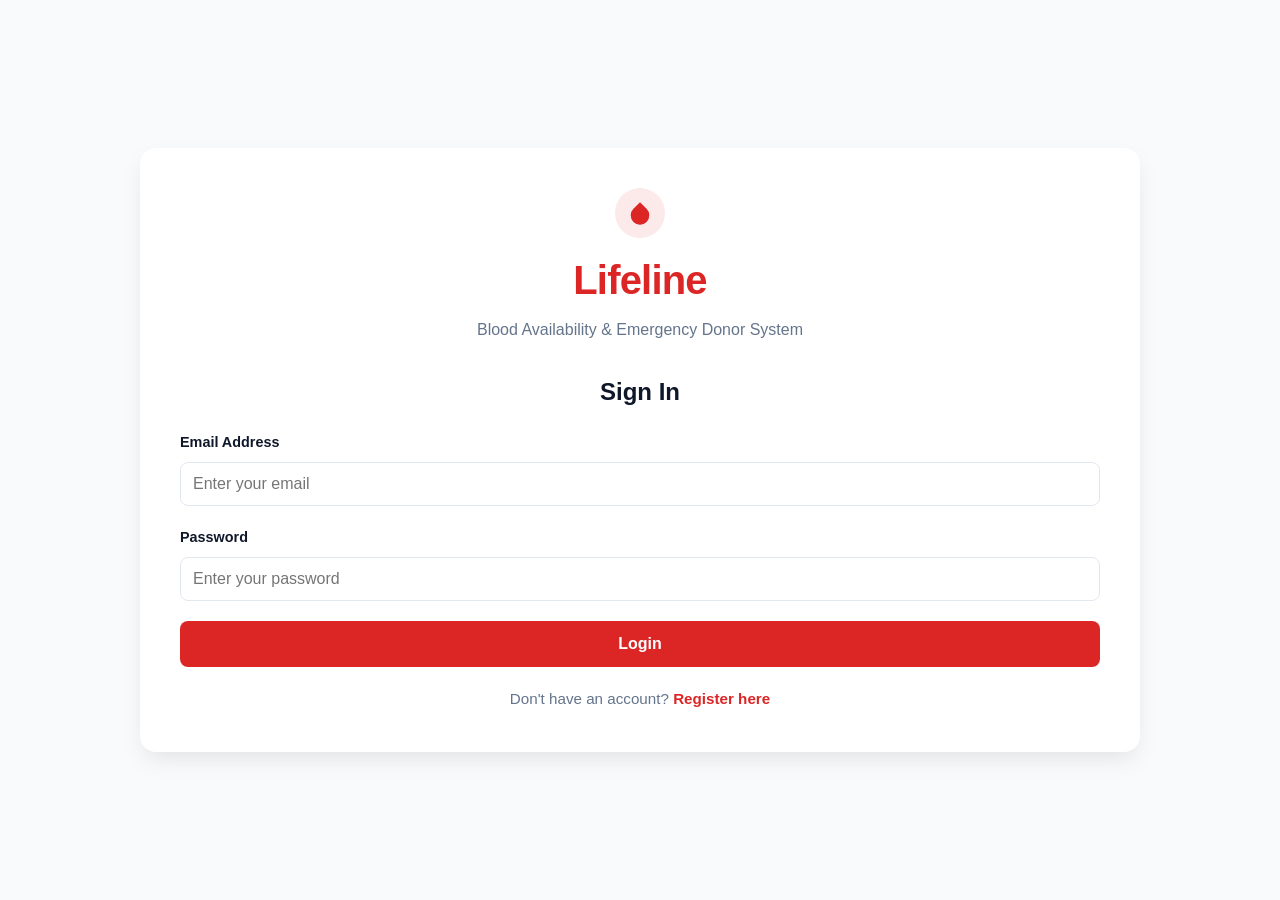
==== commit c583a298: "refactor: rename project to Lifeline Rebranded the application from "AuthPortal" to "Lifeline" and u" ====
--- a/app/src/main/assets/index.html
+++ b/app/src/main/assets/index.html
@@ -1,646 +1,1061 @@
 <!DOCTYPE html>
 <html lang="en">
 <head>
-  <meta charset="UTF-8">
-  <meta name="viewport" content="width=device-width, initial-scale=1.0, maximum-scale=1.0, user-scalable=no, viewport-fit=cover">
-  <meta name="description" content="Secure and dynamic authentication portal with user registration, login, and profile dashboard.">
-  <meta name="theme-color" content="#0f172a">
-  <title>AuthPortal - Secure Login & Registration</title>
-  <link rel="stylesheet" href="style.css">
-  <link rel="preconnect" href="https://fonts.googleapis.com">
-  <link rel="preconnect" href="https://fonts.gstatic.com" crossorigin>
-  <link href="https://fonts.googleapis.com/css2?family=Plus+Jakarta+Sans:wght@400;500;600;700;800&display=swap" rel="stylesheet">
+    <meta charset="UTF-8">
+    <meta name="viewport" content="width=device-width, initial-scale=1.0, maximum-scale=1.0, user-scalable=no">
+    <title>Lifeline - Blood Availability &amp; Donor Network</title>
+    <style>
+        :root {
+            --primary: #dc2626;
+            --primary-hover: #b91c1c;
+            --primary-light: rgba(220, 38, 38, 0.1);
+            --bg: #f8fafc;
+            --surface: #ffffff;
+            --text: #0f172a;
+            --text-muted: #64748b;
+            --border: #e2e8f0;
+            --success: #16a34a;
+            --success-light: rgba(22, 163, 74, 0.1);
+            --warning: #f59e0b;
+        }
+
+        * {
+            box-sizing: border-box;
+            margin: 0;
+            padding: 0;
+            font-family: 'Segoe UI', Tahoma, Geneva, Verdana, sans-serif;
+        }
+
+        body {
+            background-color: var(--bg);
+            color: var(--text);
+            line-height: 1.6;
+            display: flex;
+            justify-content: center;
+            align-items: center;
+            min-height: 100vh;
+            padding: 20px;
+        }
+
+        .container {
+            width: 100%;
+            max-width: 1000px;
+            background: var(--surface);
+            padding: 40px;
+            border-radius: 16px;
+            box-shadow: 0 10px 25px -5px rgba(0, 0, 0, 0.1);
+            position: relative;
+        }
+
+        @media (max-width: 640px) {
+            body {
+                padding: 12px;
+            }
+            .container {
+                padding: 24px 18px;
+                border-radius: 12px;
+            }
+        }
+
+        .app-header {
+            text-align: center;
+            margin-bottom: 30px;
+            position: relative;
+        }
+
+        .app-header-icon {
+            display: inline-flex;
+            align-items: center;
+            justify-content: center;
+            width: 50px;
+            height: 50px;
+            background: var(--primary-light);
+            color: var(--primary);
+            border-radius: 50%;
+            margin-bottom: 10px;
+        }
+
+        .app-header-icon svg {
+            width: 28px;
+            height: 28px;
+        }
+
+        .app-header h1 {
+            color: var(--primary);
+            font-size: 2.5rem;
+            margin-bottom: 5px;
+            font-weight: 800;
+            letter-spacing: -0.02em;
+        }
+
+        .app-header p {
+            color: var(--text-muted);
+            font-size: 1rem;
+        }
+
+        .page {
+            display: none;
+            animation: fadeIn 0.3s ease;
+        }
+
+        .page.active {
+            display: block;
+        }
+
+        .form-group {
+            margin-bottom: 20px;
+        }
+
+        .form-group label {
+            display: block;
+            margin-bottom: 8px;
+            font-weight: 600;
+            font-size: 0.9rem;
+        }
+
+        .form-group input, .form-group select {
+            width: 100%;
+            padding: 12px;
+            border: 1px solid var(--border);
+            border-radius: 8px;
+            font-size: 1rem;
+            background-color: #fff;
+            color: var(--text);
+            transition: all 0.3s ease;
+        }
+
+        .form-group input:focus, .form-group select:focus {
+            outline: none;
+            border-color: var(--primary);
+            box-shadow: 0 0 0 3px rgba(220, 38, 38, 0.1);
+        }
+
+        .btn {
+            width: 100%;
+            padding: 14px;
+            background: var(--primary);
+            color: white;
+            border: none;
+            border-radius: 8px;
+            font-size: 1rem;
+            font-weight: 600;
+            cursor: pointer;
+            transition: background 0.2s, transform 0.1s;
+        }
+
+        .btn:hover {
+            background: var(--primary-hover);
+        }
+
+        .btn:active {
+            transform: scale(0.99);
+        }
+
+        .btn-secondary {
+            background: transparent;
+            color: var(--primary);
+            border: 1px solid var(--primary);
+            margin-top: 10px;
+        }
+
+        .btn-secondary:hover {
+            background: rgba(220, 38, 38, 0.05);
+        }
+
+        .error-msg {
+            color: var(--primary);
+            background: rgba(220, 38, 38, 0.1);
+            padding: 12px;
+            border-radius: 8px;
+            margin-bottom: 20px;
+            font-size: 0.9rem;
+            display: none;
+            border-left: 4px solid var(--primary);
+        }
+
+        .success-msg {
+            color: var(--success);
+            background: rgba(22, 163, 74, 0.1);
+            padding: 12px;
+            border-radius: 8px;
+            margin-bottom: 20px;
+            font-size: 0.9rem;
+            display: none;
+            border-left: 4px solid var(--success);
+        }
+
+        /* Dashboard Layout */
+        .dashboard-grid {
+            display: grid;
+            grid-template-columns: 1fr 2fr;
+            gap: 25px;
+        }
+
+        @media (max-width: 820px) {
+            .dashboard-grid {
+                grid-template-columns: 1fr;
+            }
+        }
+
+        .profile-card, .action-card {
+            background: var(--surface);
+            border: 1px solid var(--border);
+            padding: 24px;
+            border-radius: 12px;
+            box-shadow: 0 2px 8px rgba(0, 0, 0, 0.02);
+        }
+
+        .profile-badge {
+            display: inline-block;
+            background: var(--primary);
+            color: white;
+            padding: 6px 14px;
+            border-radius: 20px;
+            font-weight: bold;
+            font-size: 1.15rem;
+            margin-top: 6px;
+            margin-bottom: 14px;
+            letter-spacing: 0.5px;
+        }
+
+        .toggle-container {
+            display: flex;
+            align-items: center;
+            justify-content: space-between;
+            margin-top: 15px;
+            padding-top: 15px;
+            border-top: 1px solid var(--border);
+        }
+
+        /* Modern Switch Styles */
+        .switch {
+            position: relative;
+            display: inline-block;
+            width: 48px;
+            height: 26px;
+        }
+
+        .switch input {
+            opacity: 0;
+            width: 0;
+            height: 0;
+        }
+
+        .slider {
+            position: absolute;
+            cursor: pointer;
+            top: 0;
+            left: 0;
+            right: 0;
+            bottom: 0;
+            background-color: #cbd5e1;
+            transition: .3s;
+            border-radius: 34px;
+        }
+
+        .slider:before {
+            position: absolute;
+            content: "";
+            height: 20px;
+            width: 20px;
+            left: 3px;
+            bottom: 3px;
+            background-color: white;
+            transition: .3s;
+            border-radius: 50%;
+            box-shadow: 0 2px 4px rgba(0,0,0,0.2);
+        }
+
+        input:checked + .slider {
+            background-color: var(--success);
+        }
+
+        input:checked + .slider:before {
+            transform: translateX(22px);
+        }
+
+        .availability-status {
+            font-size: 0.82rem;
+            font-weight: 600;
+            margin-top: 6px;
+            display: block;
+        }
+
+        .availability-status.active {
+            color: var(--success);
+        }
+
+        .availability-status.inactive {
+            color: var(--text-muted);
+        }
+
+        /* Search Results Styles */
+        .search-box {
+            display: flex;
+            gap: 10px;
+            margin-bottom: 16px;
+            flex-wrap: wrap;
+        }
+
+        .search-box select {
+            flex: 2;
+            min-width: 160px;
+            padding: 11px;
+            border: 1px solid var(--border);
+            border-radius: 8px;
+            font-size: 0.95rem;
+            outline: none;
+        }
+
+        .search-box select:focus {
+            border-color: var(--primary);
+        }
+
+        .search-box button {
+            flex: 1;
+            min-width: 120px;
+            padding: 11px;
+        }
+
+        .filter-row {
+            display: flex;
+            align-items: center;
+            justify-content: space-between;
+            margin-bottom: 16px;
+            font-size: 0.85rem;
+            color: var(--text-muted);
+        }
+
+        .results-list {
+            margin-top: 15px;
+            max-height: 380px;
+            overflow-y: auto;
+            padding-right: 4px;
+        }
+
+        .result-item {
+            padding: 16px;
+            border: 1px solid var(--border);
+            border-radius: 8px;
+            margin-bottom: 12px;
+            background: var(--bg);
+            display: flex;
+            justify-content: space-between;
+            align-items: center;
+            gap: 12px;
+            transition: transform 0.15s, box-shadow 0.15s;
+        }
+
+        .result-item:hover {
+            transform: translateY(-2px);
+            box-shadow: 0 4px 12px rgba(0, 0, 0, 0.05);
+            background: #ffffff;
+        }
+
+        .donor-info h4 {
+            color: var(--text);
+            font-size: 1rem;
+            margin-bottom: 4px;
+            display: flex;
+            align-items: center;
+            gap: 8px;
+        }
+
+        .donor-blood-tag {
+            background: var(--primary);
+            color: white;
+            padding: 2px 8px;
+            border-radius: 12px;
+            font-size: 0.8rem;
+            font-weight: bold;
+        }
+
+        .donor-meta {
+            font-size: 0.82rem;
+            color: var(--text-muted);
+            margin-bottom: 4px;
+        }
+
+        .status-pill {
+            display: inline-flex;
+            align-items: center;
+            gap: 5px;
+            padding: 2px 8px;
+            border-radius: 12px;
+            font-size: 0.75rem;
+            font-weight: 600;
+        }
+
+        .status-pill.available {
+            background: var(--success-light);
+            color: var(--success);
+        }
+
+        .status-pill.unavailable {
+            background: #e2e8f0;
+            color: #64748b;
+        }
+
+        .status-pill-dot {
+            width: 6px;
+            height: 6px;
+            border-radius: 50%;
+            background: currentColor;
+        }
+
+        .contact-btn {
+            padding: 8px 14px;
+            background: var(--primary);
+            color: white;
+            border: none;
+            border-radius: 6px;
+            font-size: 0.85rem;
+            font-weight: 600;
+            cursor: pointer;
+            text-decoration: none;
+            display: inline-flex;
+            align-items: center;
+            gap: 6px;
+            white-space: nowrap;
+        }
+
+        .contact-btn:hover {
+            background: var(--primary-hover);
+        }
+
+        .empty-results {
+            text-align: center;
+            padding: 30px 20px;
+            color: var(--text-muted);
+            border: 1px dashed var(--border);
+            border-radius: 8px;
+            background: var(--bg);
+        }
+
+        .compat-box {
+            margin-top: 18px;
+            padding: 14px;
+            background: rgba(220, 38, 38, 0.04);
+            border: 1px solid rgba(220, 38, 38, 0.15);
+            border-radius: 8px;
+            font-size: 0.82rem;
+        }
+
+        .compat-box strong {
+            color: var(--primary);
+        }
+
+        .nav-text {
+            text-align: center;
+            margin-top: 20px;
+            font-size: 0.95rem;
+            color: var(--text-muted);
+        }
+
+        .nav-text a {
+            color: var(--primary);
+            text-decoration: none;
+            font-weight: 600;
+        }
+
+        .nav-text a:hover {
+            text-decoration: underline;
+        }
+
+        .stats-banner {
+            display: grid;
+            grid-template-columns: 1fr 1fr;
+            gap: 10px;
+            margin-bottom: 16px;
+        }
+
+        .stat-card {
+            background: var(--bg);
+            padding: 12px;
+            border-radius: 8px;
+            text-align: center;
+            border: 1px solid var(--border);
+        }
+
+        .stat-card .num {
+            font-size: 1.3rem;
+            font-weight: 800;
+            color: var(--primary);
+        }
+
+        .stat-card .lbl {
+            font-size: 0.75rem;
+            color: var(--text-muted);
+        }
+
+        .reset-link {
+            font-size: 0.78rem;
+            color: var(--text-muted);
+            text-decoration: underline;
+            cursor: pointer;
+            background: none;
+            border: none;
+            display: block;
+            margin: 14px auto 0;
+            text-align: center;
+        }
+
+        .reset-link:hover {
+            color: var(--primary);
+        }
+
+        @keyframes fadeIn {
+            from { opacity: 0; transform: translateY(6px); }
+            to { opacity: 1; transform: translateY(0); }
+        }
+    </style>
 </head>
-<body class="dark-theme">
-  <!-- Decorative Background Blobs -->
-  <div class="bg-glow bg-glow-1"></div>
-  <div class="bg-glow bg-glow-2"></div>
-  <div class="bg-glow bg-glow-3"></div>
-
-  <!-- Toast Notification Container -->
-  <div id="toast-container" class="toast-container" aria-live="polite"></div>
-
-  <!-- Main Application Wrapper -->
-  <div id="app" class="app-container">
-
-    <!-- Top Navigation Bar -->
-    <header class="app-header">
-      <div class="brand">
-        <div class="brand-logo">
-          <svg class="icon-shield" viewBox="0 0 24 24" fill="none" stroke="currentColor" stroke-width="2">
-            <path d="M12 22s8-4 8-10V5l-8-3-8 3v7c0 6 8 10 8 10z"/>
-          </svg>
-          <div class="brand-droplet-badge">
-            <svg viewBox="0 0 24 24" fill="currentColor">
-              <path d="M12 2.69l5.66 5.66a8 8 0 1 1-11.31 0z"/>
-            </svg>
-          </div>
+<body>
+
+    <div class="container">
+        <div class="app-header">
+            <div class="app-header-icon">
+                <svg viewBox="0 0 24 24" fill="currentColor">
+                    <path d="M12 2.69l5.66 5.66a8 8 0 1 1-11.31 0z"/>
+                </svg>
+            </div>
+            <h1>Lifeline</h1>
+            <p>Blood Availability &amp; Emergency Donor System</p>
         </div>
-        <div class="brand-text">
-          <span class="brand-title">Auth<span class="text-gradient">Portal</span></span>
-          <span class="brand-tag">Secure ID & Donor Registry</span>
+
+        <!-- ========================================== -->
+        <!-- 1. LOGIN PAGE -->
+        <!-- ========================================== -->
+        <div id="loginPage" class="page active">
+            <h2 style="margin-bottom: 20px; text-align: center;">Sign In</h2>
+            <div id="loginError" class="error-msg"></div>
+            <div id="loginSuccess" class="success-msg"></div>
+            <form id="loginForm" onsubmit="handleLogin(event)">
+                <div class="form-group">
+                    <label for="loginEmail">Email Address</label>
+                    <input type="email" id="loginEmail" required placeholder="Enter your email" autocomplete="email">
+                </div>
+                <div class="form-group">
+                    <label for="loginPassword">Password</label>
+                    <input type="password" id="loginPassword" required placeholder="Enter your password" autocomplete="current-password">
+                </div>
+                <button type="submit" class="btn">Login</button>
+            </form>
+            <p class="nav-text">Don't have an account? <a href="#" onclick="showPage('registerPage'); return false;">Register here</a></p>
         </div>
-      </div>
-
-      <div class="header-actions">
-        <!-- Theme Toggle -->
-        <button id="theme-toggle-btn" class="icon-btn" aria-label="Toggle dark/light theme" title="Toggle Theme">
-          <svg id="theme-icon-sun" class="icon" viewBox="0 0 24 24" fill="none" stroke="currentColor" stroke-width="2">
-            <circle cx="12" cy="12" r="5"/>
-            <line x1="12" y1="12" x2="12" y2="3"/>
-            <line x1="12" y1="21" x2="12" y2="23"/>
-            <line x1="4.22" y1="4.22" x2="5.64" y2="5.64"/>
-            <line x1="18.36" y1="18.36" x2="19.78" y2="19.78"/>
-            <line x1="1" y1="12" x2="3" y2="12"/>
-            <line x1="21" y1="12" x2="23" y2="12"/>
-            <line x1="4.22" y1="19.78" x2="5.64" y2="18.36"/>
-            <line x1="18.36" y1="5.64" x2="19.78" y2="4.22"/>
-          </svg>
-          <svg id="theme-icon-moon" class="icon hide" viewBox="0 0 24 24" fill="none" stroke="currentColor" stroke-width="2">
-            <path d="M21 12.79A9 9 0 1 1 11.21 3 7 7 0 0 0 21 12.79z"/>
-          </svg>
-        </button>
-
-        <!-- Stats Counter Pill -->
-        <div id="users-pill" class="pill-badge" title="Total registered users in localStorage">
-          <span class="pill-dot"></span>
-          <span id="registered-count-text">0 Registered</span>
+
+        <!-- ========================================== -->
+        <!-- 2. REGISTER PAGE -->
+        <!-- ========================================== -->
+        <div id="registerPage" class="page">
+            <h2 style="margin-bottom: 20px; text-align: center;">Create Account</h2>
+            <div id="registerError" class="error-msg"></div>
+            <form id="registerForm" onsubmit="handleRegister(event)">
+                <div class="form-group">
+                    <label for="regName">Full Name</label>
+                    <input type="text" id="regName" required placeholder="John Doe" autocomplete="name">
+                </div>
+                <div class="form-group">
+                    <label for="regEmail">Email Address</label>
+                    <input type="email" id="regEmail" required placeholder="john@example.com" autocomplete="email">
+                </div>
+                <div class="form-group">
+                    <label for="regMobile">Mobile Number</label>
+                    <input type="tel" id="regMobile" required placeholder="Enter 10-digit number" pattern="[0-9]{10}" maxlength="10" autocomplete="tel">
+                </div>
+                <div class="form-group">
+                    <label for="regBlood">Blood Group</label>
+                    <select id="regBlood" required>
+                        <option value="">Select Blood Group</option>
+                        <option value="A+">A+</option>
+                        <option value="A-">A-</option>
+                        <option value="B+">B+</option>
+                        <option value="B-">B-</option>
+                        <option value="O+">O+</option>
+                        <option value="O-">O-</option>
+                        <option value="AB+">AB+</option>
+                        <option value="AB-">AB-</option>
+                    </select>
+                </div>
+                <div class="form-group">
+                    <label for="regPassword">Password</label>
+                    <input type="password" id="regPassword" required placeholder="Create strong password (min 6 characters)" minlength="6" autocomplete="new-password">
+                </div>
+                <button type="submit" class="btn">Register</button>
+            </form>
+            <p class="nav-text">Already registered? <a href="#" onclick="showPage('loginPage'); return false;">Login here</a></p>
         </div>
-      </div>
-    </header>
-
-    <!-- MAIN VIEWS CONTAINER -->
-    <main class="main-content">
-
-      <!-- ============================================== -->
-      <!-- AUTHENTICATION CARD (LOGIN & REGISTER) -->
-      <!-- ============================================== -->
-      <section id="auth-section" class="auth-section">
-        <div class="auth-card glass-card">
-
-          <!-- View Tabs (Sign In / Register) -->
-          <nav class="auth-tabs" role="tablist">
-            <button id="tab-login" class="tab-btn active" role="tab" aria-selected="true" data-target="view-login">
-              <svg viewBox="0 0 24 24" fill="none" stroke="currentColor" stroke-width="2" class="tab-icon">
-                <path d="M15 3h4a2 2 0 0 1 2 2v14a2 2 0 0 1-2 2h-4"/>
-                <polyline points="10 17 15 12 10 7"/>
-                <line x1="15" y1="12" x2="3" y2="12"/>
-              </svg>
-              <span>Sign In</span>
-            </button>
-            <button id="tab-register" class="tab-btn" role="tab" aria-selected="false" data-target="view-register">
-              <svg viewBox="0 0 24 24" fill="none" stroke="currentColor" stroke-width="2" class="tab-icon">
-                <path d="M16 21v-2a4 4 0 0 0-4-4H5a4 4 0 0 0-4 4v2"/>
-                <circle cx="8.5" cy="7" r="4"/>
-                <line x1="20" y1="8" x2="20" y2="14"/>
-                <line x1="23" y1="11" x2="17" y2="11"/>
-              </svg>
-              <span>Create Account</span>
-            </button>
-          </nav>
-
-          <!-- Notification Banner for Inline Alerts -->
-          <div id="auth-alert" class="alert-banner hide" role="alert">
-            <svg class="alert-icon" viewBox="0 0 24 24" fill="none" stroke="currentColor" stroke-width="2">
-              <circle cx="12" cy="12" r="10"/>
-              <line x1="12" y1="8" x2="12" y2="12"/>
-              <line x1="12" y1="16" x2="12.01" y2="16"/>
-            </svg>
-            <span id="auth-alert-message" class="alert-text"></span>
-          </div>
-
-          <!-- ========================================== -->
-          <!-- 1. LOGIN FORM -->
-          <!-- ========================================== -->
-          <div id="view-login" class="auth-view active">
-            <div class="view-header">
-              <h1 class="view-title">Welcome Back</h1>
-              <p class="view-subtitle">Enter your credentials to access your secure dashboard.</p>
+
+        <!-- ========================================== -->
+        <!-- 3. SECURE DASHBOARD -->
+        <!-- ========================================== -->
+        <div id="dashboardPage" class="page">
+            <div id="dashboardSuccess" class="success-msg"></div>
+
+            <div class="dashboard-grid">
+                <!-- Profile Panel -->
+                <div class="profile-card">
+                    <h3>My Profile</h3>
+                    <hr style="margin: 15px 0; border: 0; border-top: 1px solid var(--border);">
+                    
+                    <p style="font-size: 0.85rem; color: var(--text-muted);">FULL NAME</p>
+                    <p id="dashName" style="font-weight: 600; margin-bottom: 12px;">--</p>
+                    
+                    <p style="font-size: 0.85rem; color: var(--text-muted);">EMAIL</p>
+                    <p id="dashEmail" style="font-weight: 600; margin-bottom: 12px;">--</p>
+                    
+                    <p style="font-size: 0.85rem; color: var(--text-muted);">MOBILE</p>
+                    <p id="dashMobile" style="font-weight: 600; margin-bottom: 12px;">--</p>
+                    
+                    <p style="font-size: 0.85rem; color: var(--text-muted);">BLOOD GROUP</p>
+                    <div id="dashBlood" class="profile-badge">--</div>
+
+                    <!-- Emergency Availability Toggle -->
+                    <div class="toggle-container">
+                        <div>
+                            <span style="font-weight: 600; font-size: 0.9rem;">Available for Emergency?</span>
+                            <span id="availabilityText" class="availability-status active">Ready to donate</span>
+                        </div>
+                        <label class="switch" title="Toggle your emergency donor availability">
+                            <input type="checkbox" id="emergencyToggle" onchange="toggleEmergencyAvailability(event)">
+                            <span class="slider"></span>
+                        </label>
+                    </div>
+
+                    <!-- Blood Compatibility Quick Card -->
+                    <div class="compat-box">
+                        <p><strong>Compatibility Info:</strong></p>
+                        <p id="dashCompatInfo" style="margin-top: 4px;">Universal Donor</p>
+                    </div>
+
+                    <button class="btn btn-secondary" onclick="handleLogout()" style="margin-top: 20px;">Logout</button>
+                </div>
+
+                <!-- Action Panel: Blood Availability & Donors Search -->
+                <div class="action-card">
+                    <h3>Blood Availability &amp; Donor Network</h3>
+                    <hr style="margin: 15px 0; border: 0; border-top: 1px solid var(--border);">
+
+                    <div class="stats-banner">
+                        <div class="stat-card">
+                            <div class="num" id="statTotalDonors">0</div>
+                            <div class="lbl">Registered Donors</div>
+                        </div>
+                        <div class="stat-card">
+                            <div class="num" style="color: var(--success);" id="statActiveDonors">0</div>
+                            <div class="lbl">Emergency Ready</div>
+                        </div>
+                    </div>
+
+                    <!-- Search Controls -->
+                    <div class="search-box">
+                        <select id="searchBloodGroup" onchange="searchDonors()">
+                            <option value="ALL">All Blood Groups</option>
+                            <option value="A+">A+</option>
+                            <option value="A-">A-</option>
+                            <option value="B+">B+</option>
+                            <option value="B-">B-</option>
+                            <option value="O+">O+</option>
+                            <option value="O-">O-</option>
+                            <option value="AB+">AB+</option>
+                            <option value="AB-">AB-</option>
+                        </select>
+                        <button type="button" class="btn" style="width: auto; padding: 11px 18px;" onclick="searchDonors()">Search</button>
+                    </div>
+
+                    <div class="filter-row">
+                        <label style="display: flex; align-items: center; gap: 6px; cursor: pointer;">
+                            <input type="checkbox" id="filterOnlyAvailable" onchange="searchDonors()">
+                            <span>Show emergency available only</span>
+                        </label>
+                        <span id="resultsCount">0 donors found</span>
+                    </div>
+
+                    <!-- Results List -->
+                    <div id="resultsList" class="results-list">
+                        <!-- Populated dynamically via JS -->
+                    </div>
+
+                    <button type="button" class="reset-link" onclick="clearAllData()">Reset all local data (Start Fresh)</button>
+                </div>
             </div>
-
-            <form id="login-form" novalidate autocomplete="on">
-              <!-- Email Input -->
-              <div class="form-group">
-                <label for="login-email" class="form-label">Email Address</label>
-                <div class="input-wrapper">
-                  <svg class="input-icon" viewBox="0 0 24 24" fill="none" stroke="currentColor" stroke-width="2">
-                    <path d="M4 4h16c1.1 0 2 .9 2 2v12c0 1.1-.9 2-2 2H4c-1.1 0-2-.9-2-2V6c0-1.1.9-2 2-2z"/>
-                    <polyline points="22,6 12,13 2,6"/>
-                  </svg>
-                  <input 
-                    type="email" 
-                    id="login-email" 
-                    name="email" 
-                    class="form-input" 
-                    placeholder="name@example.com" 
-                    required 
-                    autocomplete="email">
-                </div>
-                <span class="field-error" id="login-email-error"></span>
-              </div>
-
-              <!-- Password Input -->
-              <div class="form-group">
-                <div class="label-row">
-                  <label for="login-password" class="form-label">Password</label>
-                  <button type="button" class="text-link-btn" id="demo-credentials-btn">Need an account?</button>
-                </div>
-                <div class="input-wrapper">
-                  <svg class="input-icon" viewBox="0 0 24 24" fill="none" stroke="currentColor" stroke-width="2">
-                    <rect x="3" y="11" width="18" height="11" rx="2" ry="2"/>
-                    <path d="M7 11V7a5 5 0 0 1 10 0v4"/>
-                  </svg>
-                  <input 
-                    type="password" 
-                    id="login-password" 
-                    name="password" 
-                    class="form-input" 
-                    placeholder="Enter your password" 
-                    required 
-                    autocomplete="current-password">
-                  <button type="button" class="password-toggle-btn" aria-label="Toggle password visibility" data-target="login-password">
-                    <svg class="eye-open" viewBox="0 0 24 24" fill="none" stroke="currentColor" stroke-width="2">
-                      <path d="M1 12s4-8 11-8 11 8 11 8-4 8-11 8-11-8-11-8z"/>
-                      <circle cx="12" cy="12" r="3"/>
-                    </svg>
-                    <svg class="eye-closed hide" viewBox="0 0 24 24" fill="none" stroke="currentColor" stroke-width="2">
-                      <path d="M17.94 17.94A10.07 10.07 0 0 1 12 20c-7 0-11-8-11-8a18.45 18.45 0 0 1 5.06-5.94M9.9 4.24A9.12 9.12 0 0 1 12 4c7 0 11 8 11 8a18.5 18.5 0 0 1-2.16 3.19m-6.72-1.07a3 3 0 1 1-4.24-4.24"/>
-                      <line x1="1" y1="1" x2="23" y2="23"/>
-                    </svg>
-                  </button>
-                </div>
-                <span class="field-error" id="login-password-error"></span>
-              </div>
-
-              <!-- Submit Button -->
-              <button type="submit" id="login-submit-btn" class="primary-btn submit-btn">
-                <span class="btn-text">Sign In to Dashboard</span>
-                <svg class="btn-arrow" viewBox="0 0 24 24" fill="none" stroke="currentColor" stroke-width="2">
-                  <line x1="5" y1="12" x2="19" y2="12"/>
-                  <polyline points="12 5 19 12 12 19"/>
-                </svg>
-              </button>
-            </form>
-
-            <div class="auth-footer-prompt">
-              <span>Don't have an account yet?</span>
-              <button type="button" class="switch-link" id="goto-register-btn">Register now</button>
-            </div>
-          </div>
-
-          <!-- ========================================== -->
-          <!-- 2. REGISTRATION FORM -->
-          <!-- ========================================== -->
-          <div id="view-register" class="auth-view">
-            <div class="view-header">
-              <h1 class="view-title">Create Account</h1>
-              <p class="view-subtitle">Join the portal. Your profile details will be saved securely.</p>
-            </div>
-
-            <form id="register-form" novalidate autocomplete="on">
-              <!-- Full Name Input -->
-              <div class="form-group">
-                <label for="reg-fullname" class="form-label">Full Name <span class="required">*</span></label>
-                <div class="input-wrapper">
-                  <svg class="input-icon" viewBox="0 0 24 24" fill="none" stroke="currentColor" stroke-width="2">
-                    <path d="M20 21v-2a4 4 0 0 0-4-4H8a4 4 0 0 0-4 4v2"/>
-                    <circle cx="12" cy="7" r="4"/>
-                  </svg>
-                  <input 
-                    type="text" 
-                    id="reg-fullname" 
-                    name="fullname" 
-                    class="form-input" 
-                    placeholder="e.g. Alexander Mitchell" 
-                    required 
-                    autocomplete="name">
-                </div>
-                <span class="field-error" id="reg-fullname-error"></span>
-              </div>
-
-              <!-- Email Input -->
-              <div class="form-group">
-                <label for="reg-email" class="form-label">Email Address <span class="required">*</span></label>
-                <div class="input-wrapper">
-                  <svg class="input-icon" viewBox="0 0 24 24" fill="none" stroke="currentColor" stroke-width="2">
-                    <path d="M4 4h16c1.1 0 2 .9 2 2v12c0 1.1-.9 2-2 2H4c-1.1 0-2-.9-2-2V6c0-1.1.9-2 2-2z"/>
-                    <polyline points="22,6 12,13 2,6"/>
-                  </svg>
-                  <input 
-                    type="email" 
-                    id="reg-email" 
-                    name="email" 
-                    class="form-input" 
-                    placeholder="alex@domain.com" 
-                    required 
-                    autocomplete="email">
-                </div>
-                <span class="field-error" id="reg-email-error"></span>
-              </div>
-
-              <!-- Mobile Number Input -->
-              <div class="form-group">
-                <label for="reg-mobile" class="form-label">Mobile Number <span class="required">*</span></label>
-                <div class="input-wrapper">
-                  <svg class="input-icon" viewBox="0 0 24 24" fill="none" stroke="currentColor" stroke-width="2">
-                    <path d="M22 16.92v3a2 2 0 0 1-2.18 2 19.79 19.79 0 0 1-8.63-3.07 19.5 19.5 0 0 1-6-6 19.79 19.79 0 0 1-3.07-8.67A2 2 0 0 1 4.11 2h3a2 2 0 0 1 2 1.72 12.84 12.84 0 0 0 .7 2.81 2 2 0 0 1-.45 2.11L8.09 9.91a16 16 0 0 0 6 6l1.27-1.27a2 2 0 0 1 2.11-.45 12.84 12.84 0 0 0 2.81.7A2 2 0 0 1 22 16.92z"/>
-                  </svg>
-                  <input 
-                    type="tel" 
-                    id="reg-mobile" 
-                    name="mobile" 
-                    class="form-input" 
-                    placeholder="+1 (555) 019-2834" 
-                    required 
-                    autocomplete="tel">
-                </div>
-                <span class="field-error" id="reg-mobile-error"></span>
-              </div>
-
-              <!-- Blood Group Dropdown Selector (Required: A+, A-, B+, B-, O+, O-, AB+, AB-) -->
-              <div class="form-group">
-                <div class="label-row">
-                  <label for="reg-bloodgroup" class="form-label">Blood Group <span class="required">*</span></label>
-                  <span class="form-hint">Crucial for Medical ID</span>
-                </div>
-                <div class="input-wrapper select-wrapper">
-                  <div class="blood-icon-badge">
-                    <svg viewBox="0 0 24 24" fill="currentColor">
-                      <path d="M12 2.69l5.66 5.66a8 8 0 1 1-11.31 0z"/>
-                    </svg>
-                  </div>
-                  <select id="reg-bloodgroup" name="bloodgroup" class="form-input form-select" required>
-                    <option value="" disabled selected>Select Blood Group</option>
-                    <option value="A+">A+ (A RhD positive)</option>
-                    <option value="A-">A- (A RhD negative)</option>
-                    <option value="B+">B+ (B RhD positive)</option>
-                    <option value="B-">B- (B RhD negative)</option>
-                    <option value="O+">O+ (O RhD positive)</option>
-                    <option value="O-">O- (O RhD negative - Universal Red Cell Donor)</option>
-                    <option value="AB+">AB+ (AB RhD positive - Universal Recipient)</option>
-                    <option value="AB-">AB- (AB RhD negative)</option>
-                  </select>
-                  <svg class="select-chevron" viewBox="0 0 24 24" fill="none" stroke="currentColor" stroke-width="2">
-                    <polyline points="6 9 12 15 18 9"/>
-                  </svg>
-                </div>
-                <span class="field-error" id="reg-bloodgroup-error"></span>
-              </div>
-
-              <!-- Password Input -->
-              <div class="form-group">
-                <label for="reg-password" class="form-label">Password <span class="required">*</span></label>
-                <div class="input-wrapper">
-                  <svg class="input-icon" viewBox="0 0 24 24" fill="none" stroke="currentColor" stroke-width="2">
-                    <rect x="3" y="11" width="18" height="11" rx="2" ry="2"/>
-                    <path d="M7 11V7a5 5 0 0 1 10 0v4"/>
-                  </svg>
-                  <input 
-                    type="password" 
-                    id="reg-password" 
-                    name="password" 
-                    class="form-input" 
-                    placeholder="Create a strong password (min 6 chars)" 
-                    required 
-                    autocomplete="new-password">
-                  <button type="button" class="password-toggle-btn" aria-label="Toggle password visibility" data-target="reg-password">
-                    <svg class="eye-open" viewBox="0 0 24 24" fill="none" stroke="currentColor" stroke-width="2">
-                      <path d="M1 12s4-8 11-8 11 8 11 8-4 8-11 8-11-8-11-8z"/>
-                      <circle cx="12" cy="12" r="3"/>
-                    </svg>
-                    <svg class="eye-closed hide" viewBox="0 0 24 24" fill="none" stroke="currentColor" stroke-width="2">
-                      <path d="M17.94 17.94A10.07 10.07 0 0 1 12 20c-7 0-11-8-11-8a18.45 18.45 0 0 1 5.06-5.94M9.9 4.24A9.12 9.12 0 0 1 12 4c7 0 11 8 11 8a18.5 18.5 0 0 1-2.16 3.19m-6.72-1.07a3 3 0 1 1-4.24-4.24"/>
-                      <line x1="1" y1="1" x2="23" y2="23"/>
-                    </svg>
-                  </button>
-                </div>
-                <!-- Password Strength Bar -->
-                <div class="strength-meter">
-                  <div class="strength-bars">
-                    <span class="bar" id="str-bar-1"></span>
-                    <span class="bar" id="str-bar-2"></span>
-                    <span class="bar" id="str-bar-3"></span>
-                  </div>
-                  <span class="strength-label" id="strength-label">Minimum 6 characters</span>
-                </div>
-                <span class="field-error" id="reg-password-error"></span>
-              </div>
-
-              <!-- Terms & Privacy Acknowledgement -->
-              <div class="checkbox-group">
-                <label class="custom-checkbox-label">
-                  <input type="checkbox" id="reg-terms" checked>
-                  <span class="checkbox-box"></span>
-                  <span class="checkbox-text">I confirm all information is accurate and stored locally in this browser.</span>
-                </label>
-              </div>
-
-              <!-- Submit Button -->
-              <button type="submit" id="register-submit-btn" class="primary-btn submit-btn">
-                <span class="btn-text">Complete Registration</span>
-                <svg class="btn-arrow" viewBox="0 0 24 24" fill="none" stroke="currentColor" stroke-width="2">
-                  <polyline points="20 6 9 17 4 12"/>
-                </svg>
-              </button>
-            </form>
-
-            <div class="auth-footer-prompt">
-              <span>Already have an account?</span>
-              <button type="button" class="switch-link" id="goto-login-btn">Sign in here</button>
-            </div>
-          </div>
-
         </div>
 
-        <!-- Security Guarantee Footer Note -->
-        <div class="security-pill-footer">
-          <svg viewBox="0 0 24 24" fill="none" stroke="currentColor" stroke-width="2">
-            <rect x="3" y="11" width="18" height="11" rx="2" ry="2"/>
-            <path d="M7 11V7a5 5 0 0 1 10 0v4"/>
-          </svg>
-          <span>Offline-first &amp; Private. Client-side storage via browser <code>localStorage</code>.</span>
-        </div>
-      </section>
-
-
-      <!-- ============================================== -->
-      <!-- 3. SECURE USER DASHBOARD -->
-      <!-- ============================================== -->
-      <section id="dashboard-section" class="dashboard-section hide">
-        <div class="dashboard-container">
-
-          <!-- Dashboard Header Bar -->
-          <div class="dash-top-bar glass-card">
-            <div class="dash-user-snippet">
-              <div class="avatar-circle" id="dash-avatar">--</div>
-              <div class="dash-greeting-block">
-                <div class="dash-greeting-sub">Authenticated Session</div>
-                <h2 class="dash-greeting-name" id="dash-welcome-name">User Name</h2>
-              </div>
-            </div>
-
-            <div class="dash-header-actions">
-              <div class="status-badge active-status">
-                <span class="status-dot"></span>
-                <span>Session Active</span>
-              </div>
-              <!-- LOGOUT BUTTON -->
-              <button id="logout-btn" class="logout-btn" title="Sign out of your account">
-                <svg viewBox="0 0 24 24" fill="none" stroke="currentColor" stroke-width="2" class="logout-icon">
-                  <path d="M9 21H5a2 2 0 0 1-2-2V5a2 2 0 0 1 2-2h4"/>
-                  <polyline points="16 17 21 12 16 7"/>
-                  <line x1="21" y1="12" x2="9" y2="12"/>
-                </svg>
-                <span>Logout</span>
-              </button>
-            </div>
-          </div>
-
-          <!-- Main Dashboard Grid -->
-          <div class="dash-grid">
-
-            <!-- Primary Profile Overview Card -->
-            <div class="profile-card glass-card">
-              <div class="card-header">
-                <div class="card-title-group">
-                  <div class="card-icon-wrap primary-icon">
-                    <svg viewBox="0 0 24 24" fill="none" stroke="currentColor" stroke-width="2">
-                      <path d="M20 21v-2a4 4 0 0 0-4-4H8a4 4 0 0 0-4 4v2"/>
-                      <circle cx="12" cy="7" r="4"/>
-                    </svg>
-                  </div>
-                  <div>
-                    <h3 class="card-title">Profile Credentials</h3>
-                    <p class="card-subtitle">Verified member information saved in localStorage</p>
-                  </div>
-                </div>
-                <span class="id-tag" id="dash-user-id">ID: #---</span>
-              </div>
-
-              <!-- Profile Details List -->
-              <div class="profile-details-list">
-
-                <!-- Full Name Detail -->
-                <div class="detail-row">
-                  <div class="detail-label">
-                    <svg viewBox="0 0 24 24" fill="none" stroke="currentColor" stroke-width="2">
-                      <path d="M20 21v-2a4 4 0 0 0-4-4H8a4 4 0 0 0-4 4v2"/>
-                      <circle cx="12" cy="7" r="4"/>
-                    </svg>
-                    <span>Full Name</span>
-                  </div>
-                  <div class="detail-value-wrapper">
-                    <span class="detail-value highlight-text" id="dash-fullname">---</span>
-                    <button class="copy-field-btn" data-copy="dash-fullname" title="Copy name" aria-label="Copy full name">
-                      <svg viewBox="0 0 24 24" fill="none" stroke="currentColor" stroke-width="2">
-                        <rect x="9" y="9" width="13" height="13" rx="2" ry="2"/>
-                        <path d="M5 15H4a2 2 0 0 1-2-2V4a2 2 0 0 1 2-2h9a2 2 0 0 1 2 2v1"/>
-                      </svg>
-                    </button>
-                  </div>
-                </div>
-
-                <!-- Email Detail -->
-                <div class="detail-row">
-                  <div class="detail-label">
-                    <svg viewBox="0 0 24 24" fill="none" stroke="currentColor" stroke-width="2">
-                      <path d="M4 4h16c1.1 0 2 .9 2 2v12c0 1.1-.9 2-2 2H4c-1.1 0-2-.9-2-2V6c0-1.1.9-2 2-2z"/>
-                      <polyline points="22,6 12,13 2,6"/>
-                    </svg>
-                    <span>Email Address</span>
-                  </div>
-                  <div class="detail-value-wrapper">
-                    <span class="detail-value" id="dash-email">---</span>
-                    <button class="copy-field-btn" data-copy="dash-email" title="Copy email" aria-label="Copy email">
-                      <svg viewBox="0 0 24 24" fill="none" stroke="currentColor" stroke-width="2">
-                        <rect x="9" y="9" width="13" height="13" rx="2" ry="2"/>
-                        <path d="M5 15H4a2 2 0 0 1-2-2V4a2 2 0 0 1 2-2h9a2 2 0 0 1 2 2v1"/>
-                      </svg>
-                    </button>
-                  </div>
-                </div>
-
-                <!-- Mobile Detail -->
-                <div class="detail-row">
-                  <div class="detail-label">
-                    <svg viewBox="0 0 24 24" fill="none" stroke="currentColor" stroke-width="2">
-                      <path d="M22 16.92v3a2 2 0 0 1-2.18 2 19.79 19.79 0 0 1-8.63-3.07 19.5 19.5 0 0 1-6-6 19.79 19.79 0 0 1-3.07-8.67A2 2 0 0 1 4.11 2h3a2 2 0 0 1 2 1.72 12.84 12.84 0 0 0 .7 2.81 2 2 0 0 1-.45 2.11L8.09 9.91a16 16 0 0 0 6 6l1.27-1.27a2 2 0 0 1 2.11-.45 12.84 12.84 0 0 0 2.81.7A2 2 0 0 1 22 16.92z"/>
-                    </svg>
-                    <span>Mobile Number</span>
-                  </div>
-                  <div class="detail-value-wrapper">
-                    <span class="detail-value font-mono" id="dash-mobile">---</span>
-                    <button class="copy-field-btn" data-copy="dash-mobile" title="Copy mobile number" aria-label="Copy mobile number">
-                      <svg viewBox="0 0 24 24" fill="none" stroke="currentColor" stroke-width="2">
-                        <rect x="9" y="9" width="13" height="13" rx="2" ry="2"/>
-                        <path d="M5 15H4a2 2 0 0 1-2-2V4a2 2 0 0 1 2-2h9a2 2 0 0 1 2 2v1"/>
-                      </svg>
-                    </button>
-                  </div>
-                </div>
-
-                <!-- Member Registered Date -->
-                <div class="detail-row">
-                  <div class="detail-label">
-                    <svg viewBox="0 0 24 24" fill="none" stroke="currentColor" stroke-width="2">
-                      <rect x="3" y="4" width="18" height="18" rx="2" ry="2"/>
-                      <line x1="16" y1="2" x2="16" y2="6"/>
-                      <line x1="8" y1="2" x2="8" y2="6"/>
-                      <line x1="3" y1="10" x2="21" y2="10"/>
-                    </svg>
-                    <span>Account Created</span>
-                  </div>
-                  <div class="detail-value-wrapper">
-                    <span class="detail-value text-muted" id="dash-created-at">Just now</span>
-                  </div>
-                </div>
-
-              </div>
-            </div>
-
-            <!-- EXPLICIT BLOOD GROUP MEDICAL CARD (Highlight requirement) -->
-            <div class="blood-card glass-card">
-              <div class="blood-card-header">
-                <div class="blood-card-icon">
-                  <svg viewBox="0 0 24 24" fill="currentColor">
-                    <path d="M12 2.69l5.66 5.66a8 8 0 1 1-11.31 0z"/>
-                  </svg>
-                </div>
-                <div>
-                  <h3 class="blood-card-title">Blood Group Identification</h3>
-                  <p class="blood-card-sub">Emergency &amp; Donor Compatibility</p>
-                </div>
-              </div>
-
-              <!-- Huge Blood Group Badge Display -->
-              <div class="blood-badge-display">
-                <div class="blood-circle-badge">
-                  <span class="blood-type-big" id="dash-bloodgroup">--</span>
-                  <span class="blood-rh-sub" id="dash-bloodgroup-rh">Rh Factor</span>
-                </div>
-                <div class="blood-meta">
-                  <span class="donor-badge" id="dash-donor-badge">Donor Status</span>
-                  <p class="donor-summary" id="dash-donor-summary">Compatibility information loaded dynamically.</p>
-                </div>
-              </div>
-
-              <!-- Medical Compatibility Matrix Box -->
-              <div class="compatibility-box">
-                <div class="compat-column">
-                  <span class="compat-title">Can Donate To</span>
-                  <span class="compat-types" id="compat-donate-to">--</span>
-                </div>
-                <div class="compat-divider"></div>
-                <div class="compat-column">
-                  <span class="compat-title">Can Receive From</span>
-                  <span class="compat-types" id="compat-receive-from">--</span>
-                </div>
-              </div>
-
-              <!-- Quick Emergency Action -->
-              <div class="blood-card-footer">
-                <button type="button" class="emergency-badge-btn" id="print-emergency-card-btn">
-                  <svg viewBox="0 0 24 24" fill="none" stroke="currentColor" stroke-width="2">
-                    <path d="M6 9V2h12v7M6 18H4a2 2 0 0 1-2-2v-5a2 2 0 0 1 2-2h16a2 2 0 0 1 2 2v5a2 2 0 0 1-2 2h-2"/>
-                    <rect x="6" y="14" width="12" height="8"/>
-                  </svg>
-                  <span>Download / Print Medical ID</span>
-                </button>
-              </div>
-            </div>
-
-            <!-- System Session & LocalStorage Inspector Card -->
-            <div class="storage-card glass-card">
-              <div class="card-header">
-                <div class="card-title-group">
-                  <div class="card-icon-wrap green-icon">
-                    <svg viewBox="0 0 24 24" fill="none" stroke="currentColor" stroke-width="2">
-                      <path d="M22 12h-4l-3 9L9 3l-3 9H2"/>
-                    </svg>
-                  </div>
-                  <div>
-                    <h3 class="card-title">Storage &amp; Registry Insights</h3>
-                    <p class="card-subtitle">Local persistence verification in current browser</p>
-                  </div>
-                </div>
-              </div>
-
-              <div class="stats-row">
-                <div class="stat-pill">
-                  <span class="stat-num" id="stat-total-users">0</span>
-                  <span class="stat-desc">Total Users in Storage</span>
-                </div>
-                <div class="stat-pill">
-                  <span class="stat-num font-mono">localStorage</span>
-                  <span class="stat-desc">Persistence Engine</span>
-                </div>
-                <div class="stat-pill">
-                  <span class="stat-num text-success">Active</span>
-                  <span class="stat-desc">Session State</span>
-                </div>
-              </div>
-
-              <!-- Directory list snippet -->
-              <div class="registered-list-section">
-                <div class="registered-list-header">
-                  <span>Registered Users in Local Storage:</span>
-                  <button type="button" id="clear-all-data-btn" class="danger-text-btn" title="Clears localStorage to simulate fresh empty state">
-                    <svg viewBox="0 0 24 24" fill="none" stroke="currentColor" stroke-width="2">
-                      <polyline points="3 6 5 6 21 6"/>
-                      <path d="M19 6v14a2 2 0 0 1-2 2H7a2 2 0 0 1-2-2V6m3 0V4a2 2 0 0 1 2-2h4a2 2 0 0 1 2 2v2"/>
-                    </svg>
-                    <span>Clear All Records</span>
-                  </button>
-                </div>
-                <div id="registered-users-list" class="registered-users-list">
-                  <!-- Injected via JavaScript -->
-                </div>
-              </div>
-
-            </div>
-
-          </div>
-
-        </div>
-      </section>
-
-    </main>
-
-    <!-- Footer -->
-    <footer class="app-footer">
-      <p>&copy; <span id="current-year">2026</span> AuthPortal. Built with modern HTML5, CSS3 &amp; vanilla JavaScript.</p>
-    </footer>
-
-  </div>
-
-  <!-- Medical ID Printable Modal -->
-  <div id="medical-modal" class="modal-backdrop hide" role="dialog" aria-modal="true">
-    <div class="modal-card glass-card">
-      <div class="modal-header">
-        <h3>Emergency Medical Identity Card</h3>
-        <button id="close-modal-btn" class="icon-btn" aria-label="Close modal">&times;</button>
-      </div>
-      <div class="modal-body" id="printable-card-content">
-        <div class="emergency-badge-preview">
-          <div class="emergency-card-top">
-            <div class="card-brand">AuthPortal Medical Alert</div>
-            <div class="card-blood" id="modal-blood-badge">O+</div>
-          </div>
-          <div class="emergency-card-info">
-            <p><strong>Name:</strong> <span id="modal-name">---</span></p>
-            <p><strong>Blood Group:</strong> <span id="modal-blood">---</span></p>
-            <p><strong>Emergency Contact:</strong> <span id="modal-phone">---</span></p>
-            <p><strong>Email:</strong> <span id="modal-email">---</span></p>
-          </div>
-        </div>
-      </div>
-      <div class="modal-footer">
-        <button type="button" class="secondary-btn" id="modal-dismiss-btn">Close</button>
-        <button type="button" class="primary-btn" id="modal-print-btn">Print Card</button>
-      </div>
     </div>
-  </div>
-
-  <script src="script.js"></script>
+
+    <!-- Application Logic (Vanilla JS) -->
+    <script>
+        // Storage Keys
+        const STORAGE_USERS = 'lifeline_registered_users';
+        const STORAGE_SESSION = 'lifeline_active_session';
+
+        // Compatibility Map
+        const BLOOD_COMPAT = {
+            'O-': {
+                canDonateTo: 'All Blood Types (Universal Red Cell Donor)',
+                canReceiveFrom: 'O- only'
+            },
+            'O+': {
+                canDonateTo: 'O+, A+, B+, AB+',
+                canReceiveFrom: 'O+, O-'
+            },
+            'A+': {
+                canDonateTo: 'A+, AB+',
+                canReceiveFrom: 'A+, A-, O+, O-'
+            },
+            'A-': {
+                canDonateTo: 'A+, A-, AB+, AB-',
+                canReceiveFrom: 'A-, O-'
+            },
+            'B+': {
+                canDonateTo: 'B+, AB+',
+                canReceiveFrom: 'B+, B-, O+, O-'
+            },
+            'B-': {
+                canDonateTo: 'B+, B-, AB+, AB-',
+                canReceiveFrom: 'B-, O-'
+            },
+            'AB+': {
+                canDonateTo: 'AB+ only',
+                canReceiveFrom: 'All Types (Universal Recipient)'
+            },
+            'AB-': {
+                canDonateTo: 'AB+, AB-',
+                canReceiveFrom: 'AB-, A-, B-, O-'
+            }
+        };
+
+        // Navigation
+        function showPage(pageId) {
+            document.querySelectorAll('.page').forEach(page => {
+                page.classList.remove('active');
+            });
+            const target = document.getElementById(pageId);
+            if (target) {
+                target.classList.add('active');
+            }
+            clearAlerts();
+        }
+
+        function clearAlerts() {
+            document.querySelectorAll('.error-msg, .success-msg').forEach(el => {
+                el.style.display = 'none';
+                el.textContent = '';
+            });
+        }
+
+        // Local Storage Helpers
+        function getUsers() {
+            try {
+                const data = localStorage.getItem(STORAGE_USERS);
+                return data ? JSON.parse(data) : [];
+            } catch (e) {
+                console.error(e);
+                return [];
+            }
+        }
+
+        function saveUsers(users) {
+            localStorage.setItem(STORAGE_USERS, JSON.stringify(users));
+        }
+
+        function getSession() {
+            try {
+                const data = localStorage.getItem(STORAGE_SESSION);
+                return data ? JSON.parse(data) : null;
+            } catch (e) {
+                return null;
+            }
+        }
+
+        function setSession(user) {
+            localStorage.setItem(STORAGE_SESSION, JSON.stringify(user));
+        }
+
+        function clearSession() {
+            localStorage.removeItem(STORAGE_SESSION);
+        }
+
+        // Registration Handler
+        function handleRegister(event) {
+            event.preventDefault();
+            clearAlerts();
+
+            const name = document.getElementById('regName').value.trim();
+            const email = document.getElementById('regEmail').value.trim().toLowerCase();
+            const mobile = document.getElementById('regMobile').value.trim();
+            const blood = document.getElementById('regBlood').value;
+            const password = document.getElementById('regPassword').value;
+
+            const errorEl = document.getElementById('registerError');
+
+            // Validations
+            if (!name || !email || !mobile || !blood || !password) {
+                errorEl.textContent = 'Please fill out all fields.';
+                errorEl.style.display = 'block';
+                return;
+            }
+
+            if (!/^[0-9]{10}$/.test(mobile)) {
+                errorEl.textContent = 'Please enter a valid 10-digit mobile number.';
+                errorEl.style.display = 'block';
+                return;
+            }
+
+            if (password.length < 6) {
+                errorEl.textContent = 'Password must be at least 6 characters.';
+                errorEl.style.display = 'block';
+                return;
+            }
+
+            const users = getUsers();
+            const existing = users.find(u => u.email === email);
+            if (existing) {
+                errorEl.textContent = 'An account with this email already exists. Please login.';
+                errorEl.style.display = 'block';
+                return;
+            }
+
+            // Create user (starts available for emergency by default)
+            const newUser = {
+                id: 'LFL-' + Date.now().toString().slice(-6),
+                name: name,
+                email: email,
+                mobile: mobile,
+                blood: blood,
+                password: password,
+                isAvailableForEmergency: true,
+                createdAt: new Date().toLocaleDateString()
+            };
+
+            users.push(newUser);
+            saveUsers(users);
+
+            // Reset form
+            document.getElementById('registerForm').reset();
+
+            // Transition to login with success message
+            showPage('loginPage');
+            const loginSuccess = document.getElementById('loginSuccess');
+            loginSuccess.textContent = `Account created successfully for ${name}! Please sign in.`;
+            loginSuccess.style.display = 'block';
+            document.getElementById('loginEmail').value = email;
+            document.getElementById('loginPassword').focus();
+        }
+
+        // Login Handler
+        function handleLogin(event) {
+            event.preventDefault();
+            clearAlerts();
+
+            const email = document.getElementById('loginEmail').value.trim().toLowerCase();
+            const password = document.getElementById('loginPassword').value;
+            const errorEl = document.getElementById('loginError');
+
+            const users = getUsers();
+            if (users.length === 0) {
+                errorEl.textContent = 'No registered users found. Please create an account first.';
+                errorEl.style.display = 'block';
+                return;
+            }
+
+            const user = users.find(u => u.email === email);
+            if (!user) {
+                errorEl.textContent = 'No account found with this email.';
+                errorEl.style.display = 'block';
+                return;
+            }
+
+            if (user.password !== password) {
+                errorEl.textContent = 'Invalid password. Please try again.';
+                errorEl.style.display = 'block';
+                return;
+            }
+
+            // Successful Login
+            setSession(user);
+            document.getElementById('loginForm').reset();
+            loadDashboard(user);
+        }
+
+        // Load Dashboard
+        function loadDashboard(user) {
+            document.getElementById('dashName').textContent = user.name;
+            document.getElementById('dashEmail').textContent = user.email;
+            document.getElementById('dashMobile').textContent = user.mobile;
+            document.getElementById('dashBlood').textContent = user.blood;
+
+            // Toggle state
+            const toggle = document.getElementById('emergencyToggle');
+            const statusText = document.getElementById('availabilityText');
+            toggle.checked = !!user.isAvailableForEmergency;
+            updateAvailabilityLabel(toggle.checked);
+
+            // Compatibility Info
+            const compat = BLOOD_COMPAT[user.blood] || { canDonateTo: 'Compatible groups', canReceiveFrom: 'Compatible groups' };
+            document.getElementById('dashCompatInfo').innerHTML = 
+                `Can donate to: <strong>${compat.canDonateTo}</strong><br>Can receive from: <strong>${compat.canReceiveFrom}</strong>`;
+
+            // Success message
+            const successEl = document.getElementById('dashboardSuccess');
+            successEl.textContent = `Welcome back, ${user.name}! Your emergency network dashboard is active.`;
+            successEl.style.display = 'block';
+            setTimeout(() => { successEl.style.display = 'none'; }, 4000);
+
+            showPage('dashboardPage');
+            searchDonors();
+        }
+
+        // Update Availability UI label
+        function updateAvailabilityLabel(isAvailable) {
+            const statusText = document.getElementById('availabilityText');
+            if (isAvailable) {
+                statusText.textContent = 'Active & Ready for Emergency';
+                statusText.className = 'availability-status active';
+            } else {
+                statusText.textContent = 'Currently Unavailable';
+                statusText.className = 'availability-status inactive';
+            }
+        }
+
+        // Toggle Emergency Availability
+        function toggleEmergencyAvailability(event) {
+            const isAvailable = event.target.checked;
+            updateAvailabilityLabel(isAvailable);
+
+            const session = getSession();
+            if (!session) return;
+
+            session.isAvailableForEmergency = isAvailable;
+            setSession(session);
+
+            // Update in users database
+            const users = getUsers();
+            const idx = users.findIndex(u => u.email === session.email);
+            if (idx !== -1) {
+                users[idx].isAvailableForEmergency = isAvailable;
+                saveUsers(users);
+            }
+
+            searchDonors();
+        }
+
+        // Search Donors & Populate Action Card
+        function searchDonors() {
+            const users = getUsers();
+            const session = getSession();
+            const filterBlood = document.getElementById('searchBloodGroup').value;
+            const filterOnlyAvailable = document.getElementById('filterOnlyAvailable').checked;
+
+            // Update stats
+            const total = users.length;
+            const active = users.filter(u => u.isAvailableForEmergency).length;
+            document.getElementById('statTotalDonors').textContent = total;
+            document.getElementById('statActiveDonors').textContent = active;
+
+            // Filter
+            let matched = users;
+
+            if (filterBlood !== 'ALL') {
+                matched = matched.filter(u => u.blood === filterBlood);
+            }
+
+            if (filterOnlyAvailable) {
+                matched = matched.filter(u => u.isAvailableForEmergency);
+            }
+
+            const countEl = document.getElementById('resultsCount');
+            countEl.textContent = `${matched.length} donor${matched.length === 1 ? '' : 's'} found`;
+
+            const resultsContainer = document.getElementById('resultsList');
+
+            if (matched.length === 0) {
+                resultsContainer.innerHTML = `
+                    <div class="empty-results">
+                        <p style="font-weight: 600; margin-bottom: 4px;">No donors found for this criteria.</p>
+                        <p style="font-size: 0.85rem;">Try selecting "All Blood Groups" or encourage nearby contacts to register.</p>
+                    </div>
+                `;
+                return;
+            }
+
+            resultsContainer.innerHTML = matched.map(donor => {
+                const isMe = session && donor.email === session.email;
+                const statusBadge = donor.isAvailableForEmergency 
+                    ? `<span class="status-pill available"><span class="status-pill-dot"></span>Emergency Ready</span>`
+                    : `<span class="status-pill unavailable"><span class="status-pill-dot"></span>Unavailable</span>`;
+
+                return `
+                    <div class="result-item">
+                        <div class="donor-info">
+                            <h4>
+                                ${escapeHtml(donor.name)}
+                                <span class="donor-blood-tag">${escapeHtml(donor.blood)}</span>
+                                ${isMe ? '<span style="font-size:0.75rem; color: var(--primary); font-weight:normal;">(You)</span>' : ''}
+                            </h4>
+                            <div class="donor-meta">Mobile: <strong>${escapeHtml(donor.mobile)}</strong> &bull; Member since ${escapeHtml(donor.createdAt || 'Recent')}</div>
+                            <div>${statusBadge}</div>
+                        </div>
+                        <div>
+                            <a href="tel:${escapeHtml(donor.mobile)}" class="contact-btn" title="Call Donor directly">
+                                <svg style="width:14px;height:14px;" viewBox="0 0 24 24" fill="none" stroke="currentColor" stroke-width="2">
+                                    <path d="M22 16.92v3a2 2 0 0 1-2.18 2 19.79 19.79 0 0 1-8.63-3.07 19.5 19.5 0 0 1-6-6 19.79 19.79 0 0 1-3.07-8.67A2 2 0 0 1 4.11 2h3a2 2 0 0 1 2 1.72 12.84 12.84 0 0 0 .7 2.81 2 2 0 0 1-.45 2.11L8.09 9.91a16 16 0 0 0 6 6l1.27-1.27a2 2 0 0 1 2.11-.45 12.84 12.84 0 0 0 2.81.7A2 2 0 0 1 22 16.92z"/>
+                                </svg>
+                                Call
+                            </a>
+                        </div>
+                    </div>
+                `;
+            }).join('');
+        }
+
+        function escapeHtml(str) {
+            if (!str) return '';
+            return str
+                .replace(/&/g, '&amp;')
+                .replace(/</g, '&lt;')
+                .replace(/>/g, '&gt;')
+                .replace(/"/g, '&quot;')
+                .replace(/'/g, '&#039;');
+        }
+
+        // Logout
+        function handleLogout() {
+            clearSession();
+            showPage('loginPage');
+            const loginSuccess = document.getElementById('loginSuccess');
+            loginSuccess.textContent = 'Logged out successfully.';
+            loginSuccess.style.display = 'block';
+            setTimeout(() => { loginSuccess.style.display = 'none'; }, 3000);
+        }
+
+        // Clear All Data
+        function clearAllData() {
+            if (confirm('Clear all registered donors and session data? This returns the application to a completely empty state.')) {
+                localStorage.removeItem(STORAGE_USERS);
+                clearSession();
+                showPage('loginPage');
+                const loginSuccess = document.getElementById('loginSuccess');
+                loginSuccess.textContent = 'All storage records have been cleared.';
+                loginSuccess.style.display = 'block';
+            }
+        }
+
+        // Initialize on Load
+        document.addEventListener('DOMContentLoaded', () => {
+            const session = getSession();
+            if (session) {
+                const users = getUsers();
+                const validUser = users.find(u => u.email === session.email);
+                if (validUser) {
+                    loadDashboard(validUser);
+                    return;
+                } else {
+                    clearSession();
+                }
+            }
+            showPage('loginPage');
+        });
+    </script>
 </body>
 </html>
